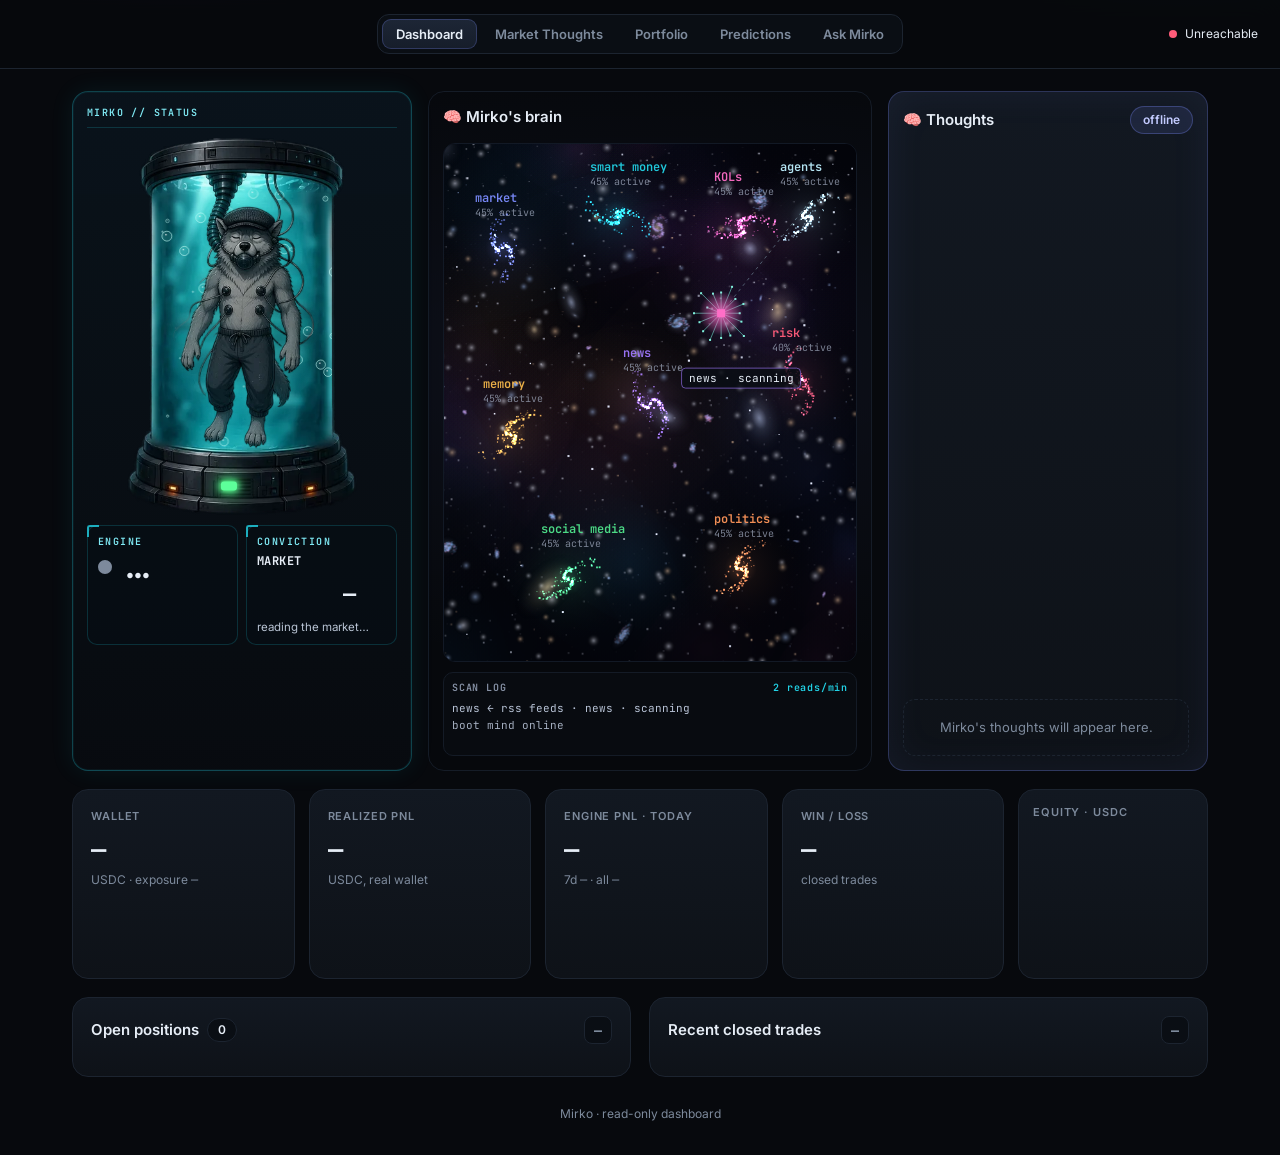
==== site/index.html @ 0cc9cf4e "v12: desk note (DeepSeek->Gemini), Mirko's eyes feeds (ETF flows, stables, liqs, news), shared llm" ====
<!doctype html>
<html lang="en">
<head>
<meta charset="utf-8">
<meta name="viewport" content="width=device-width, initial-scale=1, viewport-fit=cover">
<title>Mirko — Live Dashboard</title>
<meta name="theme-color" content="#07090d">
<meta name="description" content="Mirko — an autonomous on-chain trading agent with a mind of its own.">
<meta property="og:title" content="Mirko"><meta property="og:description" content="Live thoughts, trades and market read from an autonomous trading agent.">
<link rel="canonical" href="https://mirkobot.xyz/"><meta property="og:url" content="https://mirkobot.xyz/"><meta property="og:image" content="https://mirkobot.xyz/og.jpg"><meta property="og:type" content="website"><meta name="twitter:card" content="summary_large_image"><meta name="twitter:image" content="https://mirkobot.xyz/og.jpg">
<link rel="icon" type="image/png" href="/favicon.png"><link rel="apple-touch-icon" href="/apple-touch-icon.png">
<link rel="preconnect" href="https://fonts.googleapis.com">
<link href="https://fonts.googleapis.com/css2?family=Inter:wght@400;500;600;700;800&family=JetBrains+Mono:wght@400;600&display=swap" rel="stylesheet">
<link rel="stylesheet" href="style.css">
</head>
<body>
<div class="bg-glow"></div>
<header class="topbar">
  <nav class="nav" id="nav">
    <button class="nav-btn active" data-view="dash">Dashboard</button>
    <button class="nav-btn" data-view="market">Market Thoughts</button>
    <button class="nav-btn" data-view="portfolio">Portfolio</button>
    <button class="nav-btn" data-view="predictions">Predictions</button>
    <button class="nav-btn" data-view="ask">Ask Mirko</button>
  </nav>
  <div class="conn"><span class="dot" id="conn-dot"></span><span id="conn-status">connecting…</span></div>
</header>

<main class="wrap view" id="view-dash">
  <!-- FIRST VIEWPORT: status · live scan · thoughts -->
  <section class="top3">
    <div class="hero card hud">
      <div class="hud-head"><span class="hud-label">MIRKO // STATUS</span></div>
      <div class="hud-grid">
        <div class="tank" id="wolf" aria-hidden="true"><img class="t-base" src="tank.webp" alt="" width="360" height="590"><div class="tank-glow"></div><canvas class="bubbles" id="bubbles"></canvas><div class="t-float"><img class="t-wolf" src="wolf.webp" alt="" width="226" height="403"></div><img class="t-cap" src="tank-cap.webp" alt="" width="360" height="86"><span class="led"></span></div>
        <div class="hud-side">
          <div class="hud-cell"><div class="hud-label" title="Read-only for the public">ENGINE</div><div class="status-line"><span class="pulse" id="status-pulse"></span><span id="switch-state" class="switch-state">…</span></div></div>
          <div class="hud-cell conv-cell"><div class="hud-label">CONVICTION</div><div class="conv-asset mono" id="conv-asset">MARKET</div><div class="conv"><canvas id="gauge" width="120" height="70"></canvas><b class="mono conv-v" id="gauge-v">—</b></div><div class="conv-d" id="conv-d">reading the market…</div></div>
          <div class="hud-cell hud-toggle hidden" id="hud-control"><div class="hud-label">CONTROL</div><div class="hero-right"><button id="switch-btn" class="switch" type="button" disabled aria-label="Toggle bot"><span class="knob"></span></button><div class="switch-caption mono" id="switch-caption">…</div></div></div>
        </div>
      </div>
    </div>
    <section class="card scan-card">
      <div class="card-head"><h2>🧠 Mirko's brain</h2></div>
      <div class="scan-stage"><canvas id="scan" aria-label="Animated map of what Mirko is scanning"></canvas></div>
      <div class="scan-strip one">
        <div class="mini"><div class="mini-h">SCAN LOG <span id="scan-rate">— reads/min</span></div><div class="mini-b mono" id="scan-log"></div></div>
      </div>
    </section>
    <aside class="mind card">
      <div class="card-head"><h2>🧠 Thoughts</h2><span class="mood-pill" id="mood-pill">…</span></div>
      <div id="mind-feed" class="mind-feed"></div>
    </aside>
  </section>

  <section class="kpis">
    <div class="card kpi"><div class="label">Wallet</div><div class="big mono" id="stat-real-balance">—</div><div class="sub">USDC · exposure <span class="mono" id="stat-exposure">—</span></div></div>
    <div class="card kpi"><div class="label">Realized PnL</div><div class="big mono" id="stat-real-pnl">—</div><div class="sub">USDC, real wallet</div></div>
    <div class="card kpi"><div class="label">Engine PnL · today</div><div class="big mono" id="pnl-today">—</div><div class="sub">7d <span class="mono" id="pnl-7d">—</span> · all <span class="mono" id="pnl-all">—</span></div></div>
    <div class="card kpi"><div class="label">Win / loss</div><div class="big mono" id="winloss">—</div><div class="sub" id="winrate">closed trades</div></div>
    <div class="card kpi eq-card"><div class="label">Equity · USDC</div><div id="equity-chart" class="chart"></div><div class="eq-tip mono" id="eq-tip"></div></div>
  </section>


  <div class="grid2">
    <section class="card collapsible" data-key="pos">
      <div class="card-head"><h2>Open positions <span class="count" id="stat-open-count">0</span></h2><button class="fold" aria-label="Minimize">–</button></div>
      <div class="fold-body"><div id="positions-body" class="pos-grid"></div></div>
    </section>
    <section class="card collapsible" data-key="closed">
      <div class="card-head"><h2>Recent closed trades</h2><button class="fold" aria-label="Minimize">–</button></div>
      <div class="fold-body"><div id="closed-body" class="list"></div></div>
    </section>
  </div>


  <footer class="foot">Mirko · read-only dashboard</footer>
</main>

<main class="wrap view hidden" id="view-market">
  <section class="card mt-hero">
    <div class="brief"><div class="label">Mirko Market Thoughts</div><h1 id="mt-regime">Preparing the first read…</h1>
      <div class="br-chips" id="br-chips"></div><ul class="br-list" id="br-list"></ul><div class="br-doing" id="br-doing"></div></div>
    <div class="fng"><canvas id="fng-gauge" width="220" height="130"></canvas><div class="fng-v mono" id="fng-v">—</div><div class="muted" id="fng-l">Fear &amp; Greed</div></div>
  </section>
  <section class="card desk hidden" id="mt-desk"></section>
  <div class="mt-row">
    <section class="assets slim" id="mt-assets"></section>
    <section class="card boom"><div class="card-head"><h2>🔭 Next Boom</h2><div class="tabs" id="boom-tabs"><button class="tab active" data-b="cur">Current</button><button class="tab" data-b="prev">Previous</button></div></div><div id="mt-boom"></div><div id="mt-boom-prev" class="hidden"></div><div class="boom-foot" id="boom-w"></div></section>
  </div>
  <section class="card ideas-card"><div class="card-head"><h2>🎯 Trade ideas</h2></div>
    <div class="ideas-4">
      <div><div class="ideas-h">Majors</div><div id="mt-maj" class="ideas-col"></div></div>
      <div><div class="ideas-h">Mid caps</div><div id="mt-mid" class="ideas-col"></div></div>
      <div><div class="ideas-h">Low caps</div><div id="mt-low" class="ideas-col"></div></div>
      <div><div class="ideas-h">Micro caps</div><div id="mt-micro" class="ideas-col"></div></div>
    </div>
    <div class="trench-in" id="trench-box"><div class="tr-head"><span class="tr-title">⛏ Mirko on the trenches</span><span class="tr-badge" id="tr-mood">—</span></div><div id="mt-trench"></div></div></section>
  <section class="card bub-card" id="bub-card">
    <div class="card-head"><div><div class="label">Top 50 · CoinGecko · trending ★</div><h2>🫧 Trending bubbles</h2></div>
      <div class="seg" id="bub-tf"><button data-tf="h1">1h</button><button data-tf="d1" class="on">24h</button><button data-tf="w1">7d</button></div></div>
    <canvas id="bub" height="260" aria-label="Crypto bubbles: size and colour by price change"></canvas></section>
  <section class="card reading" id="reading">
    <div class="rd-head"><div><div class="label">Daily intake · funds · policy · tech</div><h2>📚 What Mirko read today</h2></div></div>
    <div class="rd-chips" id="rd-chips"></div>
    <div class="rd-grid"><div id="rd-beliefs" class="rd-beliefs"></div><div id="rd-items" class="rd-items"></div></div>
  </section>
  <div class="grid2 mt-lower">
    <section class="card collapsible" data-key="mthl" data-fold="1"><div class="card-head"><h2>Hyperliquid top traders</h2><span class="muted"><span id="hl-sub"></span></span><button class="fold" aria-label="Expand">+</button></div><div class="fold-body"><div id="mt-hl" class="list"></div></div></section>
    <section class="card collapsible" data-key="mtdex" data-fold="1"><div class="card-head"><h2>DEX flows · trending pools</h2><span class="muted">24h buyer share</span><button class="fold" aria-label="Expand">+</button></div><div class="fold-body"><div id="mt-dex" class="list"></div></div></section>
    <section class="card collapsible" data-key="mttrend" data-fold="1"><div class="card-head"><h2>Trending</h2><span class="muted">CoinGecko</span><button class="fold" aria-label="Expand">+</button></div><div class="fold-body"><div id="mt-trend" class="trend"></div></div></section>
  </div>
  <footer class="foot">Free public data · Binance, Bybit, OKX, Coinbase, CoinGecko, alternative.me, Hyperliquid, GeckoTerminal, SEC EDGAR, ARK, central-bank &amp; news RSS · refreshed every 2h</footer>
</main>

<main class="wrap view hidden" id="view-portfolio">
  <section class="card pf-hero">
    <div><div class="label">Paper portfolio — simulated</div><h1 class="mono" id="pf-total">—</h1><div class="muted" id="pf-sub">Started with €3,000 · no real money</div></div>
    <canvas id="pf-donut" width="180" height="180" aria-label="Allocation"></canvas>
    <div><div class="label">Total value since start · a point every 15 min</div><div class="pf-chart" id="pf-chart"></div></div>
  </section>
  <section class="sleeves" id="pf-sleeves"></section>
  <section class="card collapsible" data-key="pftrades"><div class="card-head"><h2>Trade history</h2><button class="fold" aria-label="Minimize">–</button></div><div class="fold-body"><div id="pf-trades" class="list feed"></div></div></section>
  <section class="card pf-comment"><div class="card-head"><h2>🗣 Mirko's commentary</h2></div><div id="pf-comment"></div></section>
  <footer class="foot">Paper portfolio — simulated. Crypto decisions every 4h, stocks once per US trading day, stops checked every 15 min. Not advice.</footer>
</main>

<main class="wrap view hidden" id="view-predictions">
  <section class="card pr-hero">
    <div><div class="label">Mirko's predictions · <span class="paper-flag">PAPER</span></div><h1 class="mono" id="pr-total">—</h1><div class="muted" id="pr-sub">Simulated stakes. Nothing real is placed.</div></div>
    <div class="pr-stats" id="pr-stats"></div>
  </section>
  <nav class="cat-bar" id="pr-cats"></nav>
  <section id="pr-board" class="pr-grid"></section>
  <section id="pr-hist" class="hidden">
    <div class="hist-stats" id="hist-stats"></div>
    <div class="hist-filters" id="hist-filters"></div>
    <div class="hist-list" id="hist-list"></div>
  </section>
  <footer class="foot">Paper predictions · ESPN public data, Kalshi &amp; Polymarket public markets as reference odds · not betting advice</footer>
</main>

<main class="wrap view hidden" id="view-ask">
  <section class="card ask-card">
    <div class="ask-head"><img src="wolf.webp" alt="" class="ask-av"><div><div class="label">Ask Mirko · same brain as his trades</div><h2>Ask me anything about the market, my positions or my picks</h2>
      <p class="muted sm">Answers come from my live read, my paper portfolio and my predictions. Not financial advice. Invite-only: owner-approved access codes.</p></div></div>
    <form class="ask-lock hidden" id="ask-lock" autocomplete="off"><span class="label">🔒 Access code</span><input type="password" id="ask-code" maxlength="80" placeholder="mk-…"><button class="btn" type="submit">Unlock</button><span class="muted sm" id="ask-lock-msg">No code? Ask the owner for access.</span></form>
    <div class="ask-log" id="ask-log" aria-live="polite"></div>
    <form class="ask-form" id="ask-form" autocomplete="off">
      <input type="text" name="website" id="ask-hp" class="hp" tabindex="-1" aria-hidden="true">
      <input type="text" id="ask-q" maxlength="400" placeholder="e.g. Why are you short ETH? What's your best micro cap right now?" required>
      <span class="ask-n mono" id="ask-n">0/400</span><button class="btn" id="ask-send" type="submit">Ask</button>
    </form>
    <div class="ask-chips" id="ask-chips"><button type="button" class="src-chip">What's your read on BTC today?</button><button type="button" class="src-chip">Which trade idea do you like most?</button><button type="button" class="src-chip">Why that football pick?</button><button type="button" class="src-chip">What's the next boom?</button></div>
  </section>
  <section class="card hidden" id="ask-recent-card"><div class="card-head"><h2>Recent questions</h2></div><div id="ask-recent" class="ask-recent"></div></section>
</main>

<main class="wrap view hidden" id="view-owner">
  <section class="card locked" id="owner-locked"><h2>🔒 Owner view</h2><p class="muted">Copied traders and the Strategy Lab are private. Unlock with the same admin token as the ON/OFF switch.</p><button class="btn" id="unlock-btn">Unlock</button></section>
  <div id="owner-body" class="hidden owner-body">
    <section class="card"><div class="card-head"><h2>Copied traders</h2><span class="muted" id="traders-sum"></span><button class="btn ghost" id="lock-btn">Lock</button></div><div id="traders-body" class="traders"></div></section>
    <section class="card"><div class="card-head"><h2>🧪 Strategy Lab</h2><div><span class="muted" id="lab-sub"></span> <button class="btn" id="lab-propose">Ask for new ideas</button></div></div>
      <p class="muted lab-flow">Propose → fee-aware backtest → risk checks → stress test (2× fees, delayed entries) → paper trading → <b>your approval</b>. Nothing changes live config until you approve.</p>
      <div id="lab-body" class="lab"></div></section>
  </div>
</main>
<script src="app.js"></script>
<script src="scan.js"></script>
<script src="tank.js"></script>
<script src="bubbles.js"></script>
</body>
</html>
---- site/style.css ----
:root{--bg:#07090d;--card:#0e1218;--card2:#121821;--line:#1c2430;--txt:#e6edf6;--mut:#7d8a9c;--pos:#22d39b;--neg:#ff5c7a;--acc:#7c8cff;--warn:#f5b84b;--r:16px}
*{box-sizing:border-box}html,body{margin:0;background:var(--bg);color:var(--txt);font:14px/1.5 Inter,system-ui,sans-serif;-webkit-font-smoothing:antialiased}
.bg-glow{position:fixed;inset:-20% -10% auto;height:520px;background:radial-gradient(600px 300px at 20% 0,rgba(124,140,255,.16),transparent 70%),radial-gradient(500px 260px at 85% 10%,rgba(34,211,155,.10),transparent 70%);pointer-events:none;z-index:0}
.mono{font-family:"JetBrains Mono",ui-monospace,monospace}.muted{color:var(--mut);font-size:12px}
.topbar{position:sticky;top:0;z-index:5;display:flex;justify-content:space-between;align-items:center;padding:14px 22px;background:rgba(7,9,13,.75);backdrop-filter:blur(12px);border-bottom:1px solid var(--line)}
.brand{display:flex;gap:12px;align-items:center}.logo{width:36px;height:36px;border-radius:10px;display:grid;place-items:center;font-weight:800;background:linear-gradient(135deg,var(--acc),var(--pos));color:#05070a}
.brand-name{font-weight:700;font-size:16px}.brand-sub{color:var(--mut);font-size:12px}
.conn{display:flex;gap:8px;align-items:center;font-size:12px}.dot{width:8px;height:8px;border-radius:50%;background:var(--mut)}.dot.ok{background:var(--pos);box-shadow:0 0 10px var(--pos)}.dot.err{background:var(--neg)}
.wrap{position:relative;z-index:1;max-width:1180px;margin:0 auto;padding:22px;display:flex;flex-direction:column;gap:18px}
.card{background:linear-gradient(180deg,var(--card2),var(--card));border:1px solid var(--line);border-radius:var(--r);padding:18px}
.card-head{display:flex;justify-content:space-between;align-items:center;gap:10px;margin-bottom:14px;flex-wrap:wrap}h2{margin:0;font-size:15px;font-weight:600}
.label{color:var(--mut);font-size:11px;text-transform:uppercase;letter-spacing:.08em;font-weight:600}.label.pad{margin:0 0 8px}
.hero{display:flex;justify-content:space-between;align-items:center;gap:20px;padding:26px}
.status-line{display:flex;align-items:center;gap:14px;margin:6px 0}.switch-state{font-size:44px;font-weight:800;letter-spacing:-.02em}
.switch-state.on{color:var(--pos)}.switch-state.off{color:var(--neg)}
.pulse{width:14px;height:14px;border-radius:50%;background:var(--mut)}.pulse.on{background:var(--pos);animation:p 1.8s infinite}.pulse.off{background:var(--neg)}
@keyframes p{0%{box-shadow:0 0 0 0 rgba(34,211,155,.6)}100%{box-shadow:0 0 0 16px rgba(34,211,155,0)}}
.hero-note{color:var(--mut);max-width:460px}.chips{display:flex;gap:8px;margin-top:12px;flex-wrap:wrap}
.chip{font-size:11px;font-weight:600;padding:4px 10px;border-radius:999px;border:1px solid var(--line);background:#0a0e14;color:var(--mut)}.chip.real{color:var(--pos);border-color:rgba(34,211,155,.4)}.chip.warn{color:var(--warn);border-color:rgba(245,184,75,.4)}
.hero-right{text-align:center}.switch{width:110px;height:56px;border-radius:999px;border:1px solid var(--line);background:#1a202b;position:relative;cursor:pointer;transition:.25s}
.switch .knob{position:absolute;top:5px;left:5px;width:44px;height:44px;border-radius:50%;background:#e6edf6;transition:.25s;box-shadow:0 4px 14px rgba(0,0,0,.5)}
.switch.on{background:linear-gradient(90deg,#16a37a,var(--pos))}.switch.on .knob{left:59px}.switch:disabled{opacity:.6;cursor:wait}
.switch-caption{margin-top:8px;font-size:12px;color:var(--mut)}
.kpis{display:grid;grid-template-columns:repeat(4,1fr);gap:14px}.kpi .big{font-size:24px;font-weight:600;margin:6px 0 2px}.kpi .sub{color:var(--mut);font-size:12px}
.pos{color:var(--pos)}.neg{color:var(--neg)}.zero{color:var(--txt)}
.chart{height:200px}.chart svg{width:100%;height:100%;display:block}.chart .empty{height:100%;display:grid;place-items:center}
.grid2{display:grid;grid-template-columns:1fr 1fr;gap:18px}.grid2.inner{gap:14px}
.count{background:#0a0e14;border:1px solid var(--line);border-radius:999px;padding:2px 10px;font-size:12px}
.pos-grid{display:grid;grid-template-columns:repeat(auto-fill,minmax(220px,1fr));gap:10px}
.pcard{border:1px solid var(--line);border-radius:12px;padding:14px;background:#0a0e14}
.pcard .top{display:flex;justify-content:space-between;align-items:baseline}.tk{font-weight:700;font-size:16px}.pp{font-size:18px;font-weight:600}
.pcard .rows{display:grid;grid-template-columns:auto 1fr;gap:2px 10px;margin-top:8px;font-size:12px}.pcard .rows span:nth-child(odd){color:var(--mut)}.pcard .rows span:nth-child(even){text-align:right}
.tag{font-size:10px;font-weight:700;padding:2px 7px;border-radius:6px;margin-left:6px;vertical-align:middle}.tag.moon{background:rgba(124,140,255,.15);color:var(--acc)}
.list{display:flex;flex-direction:column;gap:6px}.feed{max-height:380px;overflow:auto}
.row{display:flex;justify-content:space-between;align-items:center;gap:10px;padding:10px 12px;border-radius:10px;background:#0a0e14;border:1px solid transparent}.row:hover{border-color:var(--line)}
.row .l{min-width:0}.row .t{font-weight:600}.row .m{color:var(--mut);font-size:12px;overflow:hidden;text-overflow:ellipsis}
.empty{color:var(--mut);padding:18px;text-align:center;border:1px dashed var(--line);border-radius:12px;font-size:13px}
.traders{display:grid;grid-template-columns:repeat(auto-fill,minmax(200px,1fr));gap:10px}
.tr{padding:12px;border-radius:12px;background:#0a0e14;border:1px solid var(--line)}.tr.off{opacity:.45}.tr .h{display:flex;justify-content:space-between;gap:6px;font-weight:600;word-break:break-word}.tr .h .st{flex-shrink:0;align-self:flex-start}
.st{font-size:10px;font-weight:700;padding:2px 7px;border-radius:6px}.st.on{background:rgba(34,211,155,.12);color:var(--pos)}.st.off{background:#1a202b;color:var(--mut)}
.chains{display:flex;gap:4px;margin:8px 0;flex-wrap:wrap}.cn{font-size:10px;padding:1px 6px;border-radius:5px;background:#151b25;color:var(--mut)}
.bar{height:4px;background:#1a202b;border-radius:4px;overflow:hidden;margin-top:6px}.bar i{display:block;height:100%;background:linear-gradient(90deg,var(--acc),var(--pos))}
.tabs{display:flex;background:#0a0e14;border:1px solid var(--line);border-radius:10px;padding:3px}.tab{border:0;background:none;color:var(--mut);font:600 12px Inter;padding:6px 12px;border-radius:7px;cursor:pointer}.tab.active{background:#1a2230;color:var(--txt)}
.thesis{padding:14px;border-radius:12px;background:#0a0e14;border-left:3px solid var(--acc)}.thesis .m{color:var(--mut);font-size:12px;margin-bottom:4px}.thesis ul{margin:6px 0 0;padding-left:18px;color:#c9d3e0}
.jt{font-size:11px;color:var(--mut);white-space:nowrap}.jtrade-profit{border-left:3px solid var(--pos)}.jtrade-loss{border-left:3px solid var(--neg)}.jtrade-open{border-left:3px solid var(--acc)}
.foot{text-align:center;color:var(--mut);font-size:12px;padding:10px}
.hidden{display:none!important}
.nav{display:flex;gap:4px;background:#0a0e14;border:1px solid var(--line);border-radius:12px;padding:4px}
.nav-btn{border:0;background:none;color:var(--mut);font:600 13px Inter;padding:7px 14px;border-radius:9px;cursor:pointer;transition:.2s}.nav-btn:hover{color:var(--txt)}
.nav-btn.active{background:linear-gradient(180deg,#1d2636,#161d2a);color:var(--txt);box-shadow:0 0 0 1px rgba(124,140,255,.25) inset}
.top{display:grid;grid-template-columns:minmax(300px,.85fr) 1.4fr;gap:18px;min-height:330px;max-height:calc(100vh - 290px)}
.hero{flex-direction:column;align-items:flex-start;justify-content:space-between;background:radial-gradient(420px 220px at 0 0,rgba(124,140,255,.14),transparent 70%),linear-gradient(180deg,var(--card2),var(--card))}
.hero-right{display:flex;align-items:center;gap:14px;align-self:stretch;border-top:1px solid var(--line);padding-top:16px}.switch-caption{margin:0}
.mind{display:flex;flex-direction:column;min-height:0;border-color:rgba(124,140,255,.28);box-shadow:0 0 40px rgba(124,140,255,.07) inset}
.mind .card-head{margin-bottom:10px}.mood-pill{font-size:12px;font-weight:600;padding:4px 12px;border-radius:999px;background:rgba(124,140,255,.12);color:#c3cbff;border:1px solid rgba(124,140,255,.3)}
.mind-feed{flex:1;min-height:0;overflow:auto;display:flex;flex-direction:column;gap:8px;padding-right:4px}
.thought{padding:12px 14px;border-radius:12px;background:#0a0e14;border:1px solid var(--line)}.thought.latest{border-color:rgba(124,140,255,.45);background:linear-gradient(180deg,rgba(124,140,255,.09),#0a0e14)}
.thought.latest .th-text{font-size:15px}.th-meta{display:flex;justify-content:space-between;color:var(--mut);font-size:11px;text-transform:uppercase;letter-spacing:.06em;font-weight:600;margin-bottom:4px}
.th-text{color:#dfe6f1;line-height:1.5}.k-exit_win{border-left:3px solid var(--pos)}.k-exit_loss,.k-refusal{border-left:3px solid var(--neg)}.k-musing{border-left:3px solid var(--acc)}
.kpis{grid-template-columns:repeat(4,minmax(0,1fr)) 190px}.eq-card{position:relative;padding:14px;height:190px;display:flex;flex-direction:column}
.eq-card .chart{flex:1;height:auto;margin-top:6px;cursor:crosshair;touch-action:pan-y}.empty.sm{padding:10px;font-size:11px}
.eq-tip{position:absolute;bottom:14px;opacity:0;transition:opacity .15s;pointer-events:none;background:rgba(10,14,20,.92);border:1px solid var(--line);border-radius:8px;padding:5px 8px;font-size:11px;display:flex;flex-direction:column;width:110px}
.collapsible .card-head{cursor:pointer;user-select:none}.collapsible h2{display:flex;gap:8px;align-items:center}
.fold{width:28px;height:28px;border-radius:8px;border:1px solid var(--line);background:#0a0e14;color:var(--mut);font:600 16px Inter;cursor:pointer}
.fold-body{transition:opacity .2s}.folded .fold-body{display:none}.folded .card-head{margin-bottom:0}
.scan-card{padding:18px 18px 14px;background:radial-gradient(800px 300px at 50% 40%,rgba(124,140,255,.06),transparent),#06080c;border-color:#151c27}
.scan-stage{position:relative;height:420px;border-radius:12px;overflow:hidden;background:#05070a;border:1px solid #121925}.scan-stage canvas{width:100%;height:100%;display:block}
.scan-strip{display:grid;grid-template-columns:1.4fr 1fr 1fr 1fr;gap:10px;margin-top:10px}
.mini{background:#080b10;border:1px solid #141b26;border-radius:10px;padding:10px;min-height:118px;display:flex;flex-direction:column}
.mini-h{display:flex;justify-content:space-between;font:600 10px "JetBrains Mono",monospace;letter-spacing:.08em;color:#8792a6;margin-bottom:6px}.mini-h span{color:#22d3e6}
.mini-b{font-size:11px;color:#b8c3d6;line-height:1.55;white-space:pre;overflow:hidden}.mini-c{flex:1;width:100%;min-height:80px}
.heat{display:grid;grid-template-columns:repeat(10,1fr);gap:3px;flex:1}.heat i{border-radius:2px;min-height:12px}
.banner{position:relative;padding:0;overflow:hidden;min-height:300px;display:flex;align-items:flex-end}
.banner img{position:absolute;inset:0;width:100%;height:100%;object-fit:cover;object-position:center 35%}
.banner-shade{position:absolute;inset:0;background:linear-gradient(90deg,rgba(7,9,13,.95) 0%,rgba(7,9,13,.6) 45%,rgba(7,9,13,0) 75%)}
.banner-txt{position:relative;max-width:460px;padding:28px}.banner-txt h3{margin:6px 0 8px;font-size:22px;line-height:1.25}.banner-txt p{color:#b9c4d4;margin:0}
.btn{border:1px solid rgba(124,140,255,.45);background:linear-gradient(180deg,#26305a,#1b2342);color:#e6ebff;font:600 13px Inter;padding:8px 14px;border-radius:10px;cursor:pointer}
.btn.ghost{background:#0a0e14;border-color:var(--line);color:var(--mut)}.btn:disabled{opacity:.4;cursor:not-allowed}
.locked{text-align:center;padding:48px 20px}.locked h2{font-size:20px;margin-bottom:6px}.owner-body{display:flex;flex-direction:column;gap:18px}
.lab{display:flex;flex-direction:column;gap:10px}.lab-flow{margin:-4px 0 14px}.lab-card{border:1px solid var(--line);border-radius:12px;padding:14px;background:#0a0e14}
.lab-h{display:flex;justify-content:space-between;gap:10px;align-items:flex-start}.sm{font-size:12px}.params{margin:8px 0;color:#c9d3e0}
.lab-grid{display:grid;grid-template-columns:auto 1fr;gap:3px 14px;margin:8px 0}.lab-grid span{color:var(--mut)}
.pill{font-size:11px;font-weight:700;padding:3px 10px;border-radius:999px;background:#1a202b;color:var(--txt);white-space:nowrap}.pill.pos{background:rgba(34,211,155,.14);color:var(--pos)}.pill.neg{background:rgba(255,92,122,.12);color:var(--neg)}.pill.warn{background:rgba(245,184,75,.14);color:var(--warn)}.pill.acc{background:rgba(124,140,255,.15);color:#c3cbff}.pill.mut{color:var(--mut)}
.checks{display:flex;flex-wrap:wrap;gap:6px;margin:8px 0}.ck{font-size:11px;padding:3px 8px;border-radius:6px;background:#121821}.ck.ok{color:var(--pos)}.ck.no{color:var(--neg)}
.lab-act{display:flex;gap:8px;margin-top:10px}
/* Market thoughts */
.mt-hero{display:flex;justify-content:space-between;gap:24px;align-items:center;background:radial-gradient(500px 240px at 0 0,rgba(34,211,155,.10),transparent 70%),radial-gradient(500px 240px at 100% 0,rgba(124,140,255,.14),transparent 70%),linear-gradient(180deg,var(--card2),var(--card));padding:26px}
.mt-hero h1{margin:6px 0 8px;font-size:30px;letter-spacing:-.02em}.mt-summary{color:#c9d3e0;max-width:720px;margin:0 0 4px;line-height:1.6}
.fng{text-align:center;position:relative;flex-shrink:0}.fng-v{font-size:30px;font-weight:600;margin-top:-46px}
.assets{display:grid;grid-template-columns:repeat(3,1fr);gap:14px}.asset{display:flex;flex-direction:column;gap:10px}
.asset.t-bull{border-top:2px solid var(--pos)}.asset.t-bear{border-top:2px solid var(--neg)}.asset.t-neutral{border-top:2px solid var(--warn)}
.a-head{display:flex;justify-content:space-between;gap:8px}.a-name{font-weight:800;font-size:18px}.a-px{font-size:20px}.a-right{text-align:right}
.bias{display:inline-block;font-size:11px;font-weight:700;padding:3px 9px;border-radius:999px;margin-bottom:4px}.b-bull{background:rgba(34,211,155,.14);color:var(--pos)}.b-bear{background:rgba(255,92,122,.12);color:var(--neg)}.b-neutral{background:rgba(245,184,75,.14);color:var(--warn)}
.lvl{position:relative;height:40px;margin:4px 6px;border-bottom:1px solid var(--line)}.lv{position:absolute;bottom:-4px;transform:translateX(-50%);display:flex;flex-direction:column-reverse;align-items:center}
.lv i{width:8px;height:8px;border-radius:50%}.lv em{font-style:normal;font-size:9.5px;color:var(--mut);margin-bottom:4px;white-space:nowrap}.lv-s i{background:var(--pos)}.lv-r i{background:var(--neg)}.lv-p i{background:#fff;box-shadow:0 0 10px #fff}.lv-p em{color:#fff;font-weight:600}
.a-struct{margin:0;color:#c9d3e0;font-size:13px}.cases{display:flex;flex-direction:column;gap:4px;font-size:13px;color:#c9d3e0}.a-notes{font-size:12px;color:var(--mut)}
.plan{font-size:13px;padding:10px 12px;border-radius:10px;background:#0a0e14;border:1px solid var(--line)}
.row.col{flex-direction:column;align-items:stretch}.hl-top{display:flex;justify-content:space-between}
.lsbar{height:8px;border-radius:6px;background:rgba(255,92,122,.45);overflow:hidden;margin:6px 0 4px}.lsbar i{display:block;height:100%;background:linear-gradient(90deg,#16a37a,var(--pos))}.lsbar.thin{height:4px;width:160px}
.trend{display:flex;flex-wrap:wrap;gap:8px}.tchip{display:inline-flex;gap:8px;align-items:center;padding:7px 12px;border-radius:999px;background:#0a0e14;border:1px solid var(--line);font-size:13px}
.ideas{display:grid;grid-template-columns:repeat(auto-fill,minmax(280px,1fr));gap:12px}.idea{border:1px solid var(--line);border-radius:12px;padding:14px;background:#0a0e14}.idea.long{border-left:3px solid var(--pos)}.idea.short{border-left:3px solid var(--neg)}
.i-h{display:flex;gap:8px;align-items:center;margin-bottom:8px}.i-h .mono{margin-left:auto}.i-g{display:grid;grid-template-columns:auto 1fr;gap:3px 12px;font-size:12.5px;margin-bottom:8px}.i-g span{color:var(--mut)}
.boom{background:radial-gradient(600px 220px at 100% 0,rgba(245,184,75,.10),transparent 70%),linear-gradient(180deg,var(--card2),var(--card))}.boom h3{margin:0 0 6px;font-size:20px}.boom-t{color:#dfe6f1;margin:0 0 14px}.boom ul{margin:0;padding-left:18px;color:#c9d3e0}
@media(max-width:1000px){.kpis{grid-template-columns:repeat(2,1fr)}.eq-card{grid-column:span 2;aspect-ratio:auto;height:200px;max-height:none}.assets{grid-template-columns:1fr}.scan-strip{grid-template-columns:1fr 1fr}}
@media(max-width:900px){.top{grid-template-columns:1fr;max-height:none}.mind-feed{max-height:420px}.grid2{grid-template-columns:1fr}}
@media(max-width:700px){.topbar{flex-wrap:wrap;gap:10px;padding:10px 14px}.nav{order:3;width:100%}.nav-btn{flex:1;padding:7px 6px}.conn{font-size:11px}.scan-stage{height:340px}.mt-hero{flex-direction:column;align-items:flex-start}.banner-shade{background:linear-gradient(0deg,rgba(7,9,13,.95) 30%,rgba(7,9,13,.2))}}
@media(max-width:560px){.wrap{padding:14px}.switch-state{font-size:36px}.kpi .big{font-size:19px}.brand-sub{display:none}.scan-strip{grid-template-columns:1fr}.mini{min-height:96px}}
.grid2{align-items:start}.pcard{align-self:start}
.topbar{justify-content:center;position:sticky}.topbar .conn{position:absolute;right:22px}

.mt-top{display:grid;grid-template-columns:1.35fr 1fr;gap:18px;align-items:stretch}.mt-top>section{margin:0}.ideas-card .ideas{grid-template-columns:repeat(auto-fill,minmax(230px,1fr))}
.ideas-card{border-color:rgba(34,211,155,.3);box-shadow:0 0 40px rgba(34,211,155,.05) inset}.boom{border-color:rgba(245,184,75,.35)}
.scan-stage{height:460px;background:#03040a}
@media(max-width:900px){.mt-top{grid-template-columns:1fr}}
@media(max-width:700px){.topbar{justify-content:space-between}.topbar .conn{position:static}.nav{order:0;width:auto;flex:1}.scan-stage{height:360px}}
.hero{position:relative;overflow:hidden;padding-top:0}.hero-left,.hero-right{position:relative;z-index:1}
.wolf{--dream:.35;position:relative;align-self:center;width:min(100%,360px);margin:-4px auto -26px;pointer-events:none}
.wolf img{display:block;width:100%;height:auto;-webkit-mask-image:linear-gradient(180deg,#000 72%,transparent);mask-image:linear-gradient(180deg,#000 72%,transparent);transform-origin:50% 85%;animation:breathe 4.6s ease-in-out infinite}
.wolf-glow{position:absolute;inset:8% 4% 18%;border-radius:50%;background:radial-gradient(closest-side,rgba(34,211,155,calc(.10 + var(--dream)*.22)),rgba(140,90,255,calc(.05 + var(--dream)*.16)) 55%,transparent);filter:blur(18px);animation:glow 4.6s ease-in-out infinite;transition:background 1.2s}
.dream{position:absolute;left:50%;bottom:30px;transform:translateX(-50%);font-size:10.5px;letter-spacing:.08em;color:#9fb0c8;background:rgba(7,9,13,.6);border:1px solid rgba(124,140,255,.25);padding:3px 10px;border-radius:999px;white-space:nowrap;transition:opacity .6s}
@keyframes breathe{0%,100%{transform:translateY(0) scale(1)}45%{transform:translateY(-3px) scale(1.022,1.016)}}
@keyframes glow{0%,100%{opacity:.55;transform:scale(.97)}45%{opacity:1;transform:scale(1.04)}}
@media(prefers-reduced-motion:reduce){.wolf img,.wolf-glow{animation:none}}
.top{max-height:none}

/* v6: first screen = status · scan · thoughts */
.top3{display:grid;grid-template-columns:340px minmax(0,1fr) 320px;gap:16px;height:clamp(560px,calc(100vh - 110px),680px)}
.top3>*{min-height:0}
.hero{padding:16px;display:flex;flex-direction:column;gap:12px;justify-content:space-between}
.hero-main{display:flex;gap:12px;align-items:center;flex:1;min-height:0}
.hero .hero-left{flex:1;min-width:0}.hero .switch-state{font-size:36px}.hero .hero-note{font-size:12.5px}
.hero .dream{position:static;transform:none;display:inline-block;margin:8px 0 2px;font-size:10px}
.tank{--dream:.35;position:relative;width:150px;flex-shrink:0;aspect-ratio:360/590;align-self:center}
.tank img{position:absolute;display:block;pointer-events:none;user-select:none}
.t-base{inset:0;width:100%;height:100%}
.t-wolf{left:19.7%;top:12.32%;width:62.8%;height:auto;filter:drop-shadow(0 0 6px rgba(80,230,220,calc(var(--dream)*.5)))}
.tank-glow{position:absolute;left:12%;right:12%;top:10%;height:70%;border-radius:40%/12%;background:radial-gradient(closest-side,rgba(80,240,220,calc(.08 + var(--dream)*.3)),transparent);animation:glow 4.6s ease-in-out infinite;transition:background 1.2s}
.bubbles{position:absolute;left:11%;width:78%;top:10%;height:70%;border-radius:12px/30px;pointer-events:none}
.led{position:absolute;left:44.2%;top:92.4%;width:7%;height:2.4%;transform:translate(-50%,-50%);border-radius:3px;background:#5dff9a;box-shadow:0 0 6px 2px rgba(93,255,154,.9),0 0 18px 6px rgba(93,255,154,.45);animation:blink 1.2s steps(1,end) infinite}
@keyframes float{from{transform:translateY(-1px) scaleY(.992) rotate(-.5deg)}to{transform:translateY(1px) scaleY(1.016) rotate(.5deg)}}
@keyframes blink{0%{opacity:1}50%{opacity:.15}}
.conv{display:flex;gap:12px;align-items:center;padding:10px 12px;border-radius:12px;background:#0a0e14;border:1px solid var(--line)}
.conv canvas{width:96px;height:56px;flex-shrink:0}.conv .label b{color:var(--txt);font-size:14px;margin-left:4px}.conv-d{font-size:12.5px;color:#c9d3e0;margin-top:2px}
.hero .hero-right{border-top:0;padding-top:0}
.top3 .scan-card{display:flex;flex-direction:column;padding:14px}.top3 .scan-stage{flex:1;height:auto;min-height:0}
.top3 .scan-strip{grid-template-columns:1.6fr 1fr}.top3 .mini{min-height:84px;padding:8px}.top3 .mini-c{min-height:60px}
.top3 .mind{padding:14px}.top3 .thought{padding:9px 11px}.top3 .thought .th-text,.top3 .thought.latest .th-text{font-size:13px}
@media(prefers-reduced-motion:reduce){.t-wolf,.led,.tank-glow{animation:none}}
@media(max-width:1180px){.top3{grid-template-columns:330px minmax(0,1fr);height:auto}.top3 .scan-card{height:520px}.top3 .mind{grid-column:1 / -1;max-height:420px}}
@media(max-width:760px){.top3{grid-template-columns:1fr}.top3 .scan-card{height:440px}.tank{width:130px}}
/* trenches + caps */
.trench{border-color:rgba(255,110,199,.28);background:radial-gradient(600px 200px at 0 0,rgba(255,110,199,.08),transparent 70%),linear-gradient(180deg,var(--card2),var(--card))}
.tr-take{color:#dfe6f1;margin:0 0 12px;line-height:1.6}.tr-grid{display:grid;grid-template-columns:repeat(4,1fr);gap:12px}
.tr-col{background:#0a0e14;border:1px solid var(--line);border-radius:12px;padding:12px}.tr-col h4{margin:0 0 8px;font-size:12px;text-transform:uppercase;letter-spacing:.08em;color:var(--mut)}
.tr-col li{margin:0 0 6px;font-size:12.5px;color:#c9d3e0}.tr-col ul{margin:0;padding-left:16px}.tr-rules{margin-top:10px;font-size:12px;color:var(--mut)}
.tier{font-size:10px;font-weight:700;padding:2px 7px;border-radius:6px;background:#151b25;color:var(--mut);text-transform:uppercase;letter-spacing:.06em}.tier.low{color:#ff9bd5}.tier.mid{color:#9fb0ff}
.ideas-h{grid-column:1/-1;font-size:11px;text-transform:uppercase;letter-spacing:.08em;color:var(--mut);margin-top:6px}
@media(max-width:900px){.tr-grid{grid-template-columns:1fr 1fr}}
@media(max-width:560px){.tr-grid{grid-template-columns:1fr}}
/* portfolio */
.pf-hero{display:grid;grid-template-columns:1fr 180px 1.4fr;gap:20px;align-items:center;background:radial-gradient(600px 240px at 0 0,rgba(124,140,255,.14),transparent 70%),linear-gradient(180deg,var(--card2),var(--card))}
.pf-hero h1{font-size:34px;margin:6px 0}.pf-chart{height:150px}.pf-chart svg{width:100%;height:100%}
.sleeves{display:grid;grid-template-columns:repeat(3,1fr);gap:14px}.sleeve .big{font-size:22px;font-weight:600}.sleeve .sw{display:inline-block;width:10px;height:10px;border-radius:3px;margin-right:6px}
.pfpos{display:grid;grid-template-columns:1fr auto;gap:4px 12px}.pfpos .why{grid-column:1/-1;color:#c9d3e0;font-size:12.5px}
.pf-comment p{color:#dfe6f1;line-height:1.65;margin:0 0 10px}.pf-comment li{color:#c9d3e0;margin-bottom:6px;font-size:13px}
@media(max-width:900px){.pf-hero{grid-template-columns:1fr 140px}.pf-chart{grid-column:1/-1}.sleeves{grid-template-columns:1fr}}
.tank{width:165px}.conv{width:100%}

/* v6 fixes */
.hero-main{display:grid!important;grid-template-columns:clamp(100px,42%,165px) minmax(0,1fr)}
.tank{width:100%!important}.hero .hero-note,.hero .dream{white-space:normal;overflow-wrap:anywhere;max-width:100%}
.top3 .scan-strip{grid-template-columns:minmax(0,1.5fr) minmax(130px,1fr)}
.mini-c.radar{display:block;width:100%;height:96px}
.sleeve .card-head{cursor:pointer;align-items:flex-start}.sleeves{align-items:start}
.live-dot{display:inline-block;width:6px;height:6px;border-radius:50%;background:#22d39b;margin-left:4px;vertical-align:middle;animation:blink 1.6s steps(1,end) infinite}
.trench-in{margin-top:16px;padding-top:12px;border-top:1px solid var(--line)}.trench-in .tr-grid{grid-template-columns:1fr 1fr}
.mt-lower{align-items:start}.mt-lower .card{margin:0}
@media(prefers-reduced-motion:reduce){.live-dot{animation:none}}

/* v7: tank layers — the tube lives in the wolf layer and its top end hides under the fixed cap */
.t-float{position:absolute;inset:0;animation:bob 3.5s ease-in-out infinite;will-change:transform}
.t-float .t-wolf{animation:sway 5.3s ease-in-out infinite;transform-origin:42% 0}
.t-cap{left:0;top:0;width:100%;height:auto;z-index:2}
.led{z-index:3}
@keyframes bob{0%,100%{transform:translateY(-1.6%)}50%{transform:translateY(1.1%)}}
@keyframes sway{0%,100%{transform:rotate(-.6deg) scale(1,1)}25%{transform:rotate(0) scale(1.006,1.004)}50%{transform:rotate(.6deg) scale(1,1)}75%{transform:rotate(0) scale(1.006,1.004)}}
@media(prefers-reduced-motion:reduce){.t-float,.t-float .t-wolf{animation:none}}
/* v7: HUD status card */
.hud{padding:14px;display:flex;flex-direction:column;gap:10px;border:1px solid rgba(34,211,230,.28);box-shadow:0 0 0 1px rgba(34,211,230,.06) inset,0 0 24px rgba(34,211,230,.08);background:linear-gradient(180deg,rgba(10,20,28,.92),rgba(8,11,16,.96))}
.hud-head{display:flex;justify-content:space-between;align-items:center;border-bottom:1px solid rgba(34,211,230,.18);padding-bottom:8px}
.hud-label{font:600 10px "JetBrains Mono",monospace;letter-spacing:.14em;color:#7fe9f4;text-transform:uppercase}.hud-label.dim{color:#8792a6}
.hud-grid{display:grid;grid-template-columns:minmax(0,46%) minmax(0,1fr);gap:12px;flex:1;min-height:0;align-items:center}
.hud .tank{width:100%!important;max-width:190px;justify-self:center}
.hud-side{display:flex;flex-direction:column;gap:10px;min-width:0}
.hud-cell{border:1px solid rgba(34,211,230,.18);border-radius:10px;padding:9px 10px;background:rgba(6,14,20,.6);position:relative}
.hud-cell::before{content:"";position:absolute;left:-1px;top:-1px;width:10px;height:10px;border-left:2px solid #22d3e6;border-top:2px solid #22d3e6;border-radius:3px 0 0 0;opacity:.8}
.hud .status-line{margin-top:4px}.hud .switch-state{font-size:30px;line-height:1}
.hud .conv{padding:0;border:0;background:none;display:flex;align-items:center;gap:8px;margin-top:2px;width:auto}
.hud .conv canvas{width:78px;height:46px}.conv-v{font-size:22px;color:var(--txt)}
.hud .conv-d{font-size:11.5px;color:#b9c4d4;margin-top:2px;line-height:1.35}
.hud-toggle .hero-right{display:flex;align-items:center;gap:10px;margin-top:6px}.hud .switch-caption{font-size:10.5px;color:#8792a6}
.hud .switch{transform:scale(.8);transform-origin:left center}
.scan-strip.one{grid-template-columns:1fr!important}
/* v7: thoughts scroll */
.top3 .mind{display:flex;flex-direction:column;min-height:0}
.top3 .mind-feed{flex:1;min-height:0;overflow-y:auto;scroll-behavior:smooth;overscroll-behavior:contain;padding-right:4px;scrollbar-width:thin;scrollbar-color:#2a3446 transparent}
.top3 .mind-feed::-webkit-scrollbar{width:6px}.top3 .mind-feed::-webkit-scrollbar-thumb{background:#2a3446;border-radius:3px}
/* v7: market */
.mt-top{display:grid;grid-template-columns:minmax(0,1.7fr) minmax(0,1fr);gap:16px;align-items:start}
.ideas-cols{display:grid;grid-template-columns:1fr 1fr;gap:12px;margin-bottom:10px}.ideas-col{display:flex;flex-direction:column;gap:10px}
.ideas-card .idea{margin:0}.ideas-card .ideas-h{margin:4px 0 8px}
.tier.micro{color:#7dffb5}
.boom .card-head{flex-wrap:wrap;gap:8px}.tabs{display:flex;gap:4px;background:#0a0e14;border:1px solid var(--line);border-radius:10px;padding:3px}
.tab{background:none;border:0;color:var(--mut);font:600 11.5px Inter,sans-serif;padding:5px 10px;border-radius:7px;cursor:pointer}.tab.active{background:#1a2230;color:var(--txt)}
#mt-boom-prev .row{padding:10px 0;border-bottom:1px solid var(--line)}
@media(max-width:1000px){.mt-top{grid-template-columns:1fr}}
@media(max-width:700px){.ideas-cols{grid-template-columns:1fr}}
.hud{align-items:stretch!important;justify-content:flex-start!important}
.hud-head,.hud-grid{width:100%}
.hud-grid{grid-template-columns:1fr;align-content:start;gap:10px}
.hud .tank{max-width:min(170px,100%);margin:0 auto}
.hud-side{display:grid;grid-template-columns:1fr 1fr;gap:8px}
.hud-toggle{grid-column:1 / -1}.hud-toggle .hero-right{justify-content:space-between}
.hud .switch-caption{flex:1;text-align:right}
.hud-head .hud-label{white-space:nowrap}
.sleeves{grid-template-columns:repeat(4,minmax(0,1fr))}
@media(max-width:1100px){.sleeves{grid-template-columns:1fr 1fr}}@media(max-width:600px){.sleeves{grid-template-columns:1fr}}
.mt-top .boom{position:sticky;top:76px}

/* ═════════ v8 design system pass ═════════ */
body{line-height:1.5;-webkit-font-smoothing:antialiased;text-rendering:optimizeLegibility}
.card{min-width:0}.card *{overflow-wrap:normal;word-break:normal}
.mono{font-feature-settings:"tnum" 1}
/* key-value grid used everywhere */
.kv{display:grid;grid-template-columns:max-content 1fr;gap:4px 14px;margin:8px 0 0;font-size:12.5px;line-height:1.45}
.kv dt{color:var(--mut);font-family:Inter,sans-serif;font-size:11px;letter-spacing:.06em;text-transform:uppercase;align-self:center}
.kv dd{margin:0;text-align:right;white-space:nowrap;color:#e6edf6}
/* portfolio */
.sleeves{grid-template-columns:repeat(3,minmax(0,1fr));gap:16px}
@media(max-width:1000px){.sleeves{grid-template-columns:1fr}}
.sleeve{padding:16px 18px}.sleeve .card-head{margin-bottom:0}.sleeve .big{font-size:24px;letter-spacing:-.01em;margin:4px 0 2px}
.sleeve .muted{font-size:12.5px;line-height:1.45}
.pf-list{display:flex;flex-direction:column;gap:10px;margin-top:12px}
.pp-card{background:linear-gradient(180deg,#0c1119,#0a0e14);border:1px solid var(--line);border-radius:12px;padding:12px 14px}
.pp-card header{display:flex;justify-content:space-between;align-items:center;gap:10px;flex-wrap:wrap}
.pp-name{display:flex;align-items:center;gap:6px;flex-wrap:wrap}.pp-name b{font-size:15px}
.pp-val{white-space:nowrap;font-size:13px}
.pp-why{margin:10px 0 0;font-size:12.5px;line-height:1.55;color:#b9c4d4;border-top:1px dashed #1c2533;padding-top:8px}
/* ideas */
.ideas-col{gap:12px}
.ic{position:relative;background:linear-gradient(180deg,#0d131c,#0a0e14);border:1px solid var(--line);border-radius:14px;padding:14px 14px 12px;overflow:hidden}
.ic::before{content:"";position:absolute;left:0;top:0;bottom:0;width:3px;background:#22d39b;box-shadow:0 0 12px #22d39b}
.ic.short::before{background:#ff5c7a;box-shadow:0 0 12px #ff5c7a}
.ic header{display:flex;align-items:center;gap:8px;flex-wrap:wrap}
.ic-tk{font:700 16px Inter,sans-serif;letter-spacing:-.01em}
.ic-side{font:700 10px "JetBrains Mono",monospace;letter-spacing:.12em;padding:3px 7px;border-radius:6px;background:rgba(34,211,155,.12);color:#22d39b}
.ic.short .ic-side{background:rgba(255,92,122,.12);color:#ff5c7a}
.ic-venue{font-size:11px;color:var(--mut)}
.ic-risk{margin-left:auto;font:600 12px "JetBrains Mono",monospace;white-space:nowrap}.ic-risk small{color:var(--mut);font-size:10px}
.ic-kv{display:grid;grid-template-columns:max-content 1fr;gap:4px 14px;margin:10px 0 0;font-size:12.5px}
.ic-kv dt{color:var(--mut);font:600 10.5px Inter,sans-serif;letter-spacing:.08em;text-transform:uppercase;align-self:center}
.ic-kv dd{margin:0;text-align:right;white-space:nowrap}
.ic-why{margin:10px 0 0;font-size:12px;line-height:1.5;color:#aab6c6}
/* trenches */
.trench-in{margin-top:18px;border-radius:14px;padding:16px;border:1px solid var(--line);background:#0a0e14}
.tr-head{display:flex;align-items:center;justify-content:space-between;gap:10px;flex-wrap:wrap;margin-bottom:10px}
.tr-title{font:700 14px Inter,sans-serif}
.tr-badge{font:700 11px "JetBrains Mono",monospace;letter-spacing:.08em;text-transform:uppercase;padding:4px 10px;border-radius:999px}
.heat-cold{border-color:rgba(90,170,255,.35);background:radial-gradient(500px 160px at 0 0,rgba(90,170,255,.12),transparent 70%),#0a0e14}.heat-cold .tr-badge{background:rgba(90,170,255,.15);color:#7cc0ff;box-shadow:0 0 14px rgba(90,170,255,.25)}
.heat-warm{border-color:rgba(245,184,75,.35);background:radial-gradient(500px 160px at 0 0,rgba(245,184,75,.12),transparent 70%),#0a0e14}.heat-warm .tr-badge{background:rgba(245,184,75,.15);color:#f5b84b;box-shadow:0 0 14px rgba(245,184,75,.25)}
.heat-hot{border-color:rgba(255,92,92,.4);background:radial-gradient(500px 160px at 0 0,rgba(255,92,92,.14),transparent 70%),#0a0e14}.heat-hot .tr-badge{background:rgba(255,92,92,.16);color:#ff6b6b;box-shadow:0 0 14px rgba(255,92,92,.3)}
.trench-in .tr-take{font-size:13.5px;line-height:1.6;margin:0 0 12px;color:#dfe6f1}
.trench-in .tr-grid{grid-template-columns:repeat(2,minmax(0,1fr));gap:10px}
.tr-col{padding:12px}.tr-col li{line-height:1.5;margin-bottom:8px}
/* thoughts */
.thought{border-radius:12px;padding:10px 12px;background:linear-gradient(180deg,#0e141d,#0b1017);border:1px solid #182131;transition:border-color .3s}
.thought.latest{border-color:rgba(124,140,255,.5);box-shadow:0 0 0 1px rgba(124,140,255,.12),0 8px 24px rgba(124,140,255,.08)}
.th-meta{display:flex;justify-content:space-between;align-items:center;margin-bottom:5px}
.th-tag{font:600 10px "JetBrains Mono",monospace;letter-spacing:.1em;text-transform:uppercase;color:#9aa6ba}
.th-time{font:500 10.5px "JetBrains Mono",monospace;color:#6b778b}
.th-text{font-size:13px;line-height:1.55;color:#dfe6f1}
/* hud tweaks */
.hud .tank,.hud .tank *{pointer-events:none}
.bubbles{top:9%!important;height:73%!important}
.conv-cell .hud-label span{transition:color .4s}
/* predictions */
.paper-flag{font:700 10px "JetBrains Mono",monospace;letter-spacing:.14em;color:#0b0f14;background:#f5b84b;padding:2px 7px;border-radius:5px}
.pr-hero{display:grid;grid-template-columns:minmax(0,1fr) minmax(0,1.4fr);gap:20px;align-items:center;border:1px solid rgba(255,110,199,.25);
  background:radial-gradient(600px 220px at 0 0,rgba(255,110,199,.10),transparent 70%),radial-gradient(500px 200px at 100% 100%,rgba(34,211,230,.08),transparent 70%),linear-gradient(180deg,var(--card2),var(--card))}
.pr-hero h1{font-size:34px;margin:6px 0 4px}
.pr-stats{display:grid;grid-template-columns:repeat(auto-fit,minmax(120px,1fr));gap:10px}
.pr-stat{border:1px solid rgba(34,211,230,.18);border-radius:10px;padding:10px 12px;background:rgba(6,14,20,.6)}.pr-stat b{display:block;font-size:18px;margin-top:4px}
.pr-tabs{display:inline-flex;margin:4px 0 14px}
.pr-grid{display:grid;grid-template-columns:repeat(auto-fill,minmax(320px,1fr));gap:14px;align-items:start}
.bet{position:relative;border-radius:16px;padding:16px;border:1px solid #1b2433;background:linear-gradient(180deg,#0e141d,#0a0e14);overflow:hidden}
.bet::after{content:"";position:absolute;inset:0;border-radius:16px;pointer-events:none;background:linear-gradient(120deg,rgba(34,211,230,.08),transparent 40%)}
.bet.poly::after{background:linear-gradient(120deg,rgba(255,110,199,.10),transparent 40%)}
.bet header{display:flex;justify-content:space-between;gap:8px;flex-wrap:wrap;font-size:11.5px;color:var(--mut)}
.bet-lg{font:600 11px "JetBrains Mono",monospace;letter-spacing:.06em;text-transform:uppercase;color:#9fe8f1}
.bet h3{margin:8px 0 12px;font:700 17px Inter,sans-serif;line-height:1.3;letter-spacing:-.01em}
.bet-main{display:flex;justify-content:space-between;align-items:flex-end;gap:12px}
.bet-pick{font:700 15px Inter,sans-serif;margin-top:4px}
.bet-prob{text-align:right}.bet-prob b{display:block;font-size:22px;color:#7fe9f4}.bet-prob span{font-size:11px;white-space:nowrap}
.conf{height:4px;border-radius:4px;background:#151d29;margin:10px 0 12px;overflow:hidden}.conf i{display:block;height:100%;border-radius:4px;background:linear-gradient(90deg,#22d3e6,#7c8cff,#ff6ec7)}
.bet-side{list-style:none;margin:0;padding:0;display:flex;flex-direction:column;gap:6px}
.bet-side li{display:flex;justify-content:space-between;gap:10px;font-size:12.5px;padding:6px 10px;border-radius:8px;background:#0b1118;border:1px solid #151d29}
.bet-side li span:last-child{white-space:nowrap}
.bet-why{margin:12px 0 0;font-size:12.5px;line-height:1.55;color:#aab6c6}
.res{font:700 9.5px "JetBrains Mono",monospace;letter-spacing:.1em;padding:2px 6px;border-radius:5px;margin-left:6px}
.res.won{background:rgba(34,211,155,.15);color:#22d39b}.res.lost{background:rgba(255,92,122,.15);color:#ff5c7a}.res.void{background:#1a2230;color:var(--mut)}
@media(max-width:800px){.pr-hero{grid-template-columns:1fr}.pr-grid{grid-template-columns:1fr}}
/* mobile polish */
@media(max-width:560px){.hud-side{grid-template-columns:1fr 1fr}.ic-kv,.kv{font-size:12px}.top3 .scan-card{height:460px}.tabs{flex-wrap:wrap}}
.nav-btn{white-space:nowrap}
.pr-stats{grid-template-columns:repeat(5,minmax(0,1fr))}
.hud .tank{max-width:230px}
@media(max-width:700px){.nav{gap:2px}.nav-btn{font-size:12px;padding:7px 9px}
 .pf-hero{grid-template-columns:1fr!important;justify-items:stretch}.pf-hero #pf-donut{justify-self:center;max-width:160px;height:auto}
 .pr-stats{grid-template-columns:repeat(3,minmax(0,1fr))}}
.kpi .big{white-space:nowrap;font-size:clamp(20px,2vw,28px)}

/* ═════════ v9 ═════════ */
.hud,.hud *{transition:none}
.hud .tank{contain:layout paint;transform:translateZ(0)}
.pos{color:#22d39b}.neg{color:#ff5c7a}.flat{color:#6aa8ff}
/* reading panel */
.reading{margin-top:16px;padding:20px 22px;border:1px solid rgba(124,140,255,.25);background:radial-gradient(700px 220px at 0 0,rgba(124,140,255,.10),transparent 70%),radial-gradient(500px 200px at 100% 0,rgba(34,211,230,.07),transparent 70%),linear-gradient(180deg,var(--card2),var(--card))}
.rd-head{display:flex;justify-content:space-between;align-items:flex-end;gap:20px;flex-wrap:wrap}.rd-head h2{margin:4px 0 0;font-size:20px}
.tilt{min-width:240px}.tilt-bar{position:relative;height:6px;border-radius:6px;margin:8px 0 6px;background:linear-gradient(90deg,#ff5c7a,#6aa8ff 50%,#22d39b)}
.tilt-bar i{position:absolute;top:50%;width:14px;height:14px;border-radius:50%;transform:translate(-50%,-50%);background:#fff;box-shadow:0 0 0 3px rgba(255,255,255,.15),0 0 14px #fff;transition:left .8s}
.tilt-l{display:flex;justify-content:space-between;font-size:10.5px;color:var(--mut)}.tilt-l b{color:#e6edf6;font-size:12px}
.rd-chips{display:flex;flex-wrap:wrap;gap:8px;margin:14px 0}
.src-chip{font:600 11px "JetBrains Mono",monospace;padding:5px 10px;border-radius:999px;border:1px solid rgba(124,140,255,.3);background:rgba(124,140,255,.08);color:#c9d2ff;text-transform:uppercase;letter-spacing:.05em}.src-chip b{color:#fff;margin-left:4px}
.rd-grid{display:grid;grid-template-columns:minmax(0,1.1fr) minmax(0,1fr);gap:16px}
.rd-beliefs{display:grid;grid-template-columns:1fr 1fr;gap:10px}
.insight{display:flex;gap:10px;padding:12px;border-radius:12px;background:rgba(8,12,18,.7);border:1px solid #1b2433}.insight p{margin:0;font-size:13px;line-height:1.55;color:#dfe6f1}
.in-n{font-size:11px;color:#7c8cff;font-weight:700;padding-top:2px}
.rd-items{display:flex;flex-direction:column;gap:6px}
.rd-item{display:flex;gap:10px;align-items:flex-start;font-size:12.5px;line-height:1.45;color:#b9c4d4;padding:7px 10px;border-radius:9px;background:rgba(8,12,18,.5);border:1px solid #151d29}
.rd-item span:last-child{display:-webkit-box;-webkit-line-clamp:1;-webkit-box-orient:vertical;overflow:hidden}
@media(max-width:900px){.rd-grid{grid-template-columns:1fr}.rd-beliefs{grid-template-columns:1fr}}
/* market layout */
.mt-row{display:grid;grid-template-columns:minmax(0,1fr) minmax(0,1.15fr);gap:16px;margin-top:16px;align-items:stretch}
.assets.slim{display:flex;flex-direction:column;gap:12px;margin:0}
.asset.slim{padding:14px 16px}.asset.slim .a-head{display:flex;justify-content:space-between;align-items:center;gap:10px}
.a-id{display:flex;align-items:baseline;gap:10px}.asset.slim .a-name{font:800 18px Inter,sans-serif}.asset.slim .a-px{font-size:16px}
.asset.slim .a-right{display:flex;flex-direction:column;align-items:flex-end;gap:4px}
.a-plan{font-size:12.5px;line-height:1.5;color:#c4cede;margin-top:8px}
.boom{position:static!important;display:flex;flex-direction:column}
.boom-title{display:flex;align-items:center;gap:12px;margin:6px 0 12px}.boom-emo{font-size:26px;filter:drop-shadow(0 0 10px rgba(255,200,80,.5))}
.boom-title h3{margin:0;font:800 22px Inter,sans-serif;letter-spacing:-.02em;background:linear-gradient(90deg,#fff,#f5b84b 60%,#ff6ec7);-webkit-background-clip:text;background-clip:text;color:transparent}
.bsec{padding:12px 0;border-top:1px solid #182131}.bsec.two{display:grid;grid-template-columns:1fr 1fr;gap:14px}
.bsec-h{font:700 10.5px "JetBrains Mono",monospace;letter-spacing:.14em;text-transform:uppercase;color:#f5b84b;margin-bottom:8px}
.boom-t{margin:0;font-size:14px;line-height:1.6;color:#dfe6f1}
.bt-row{display:flex;flex-wrap:wrap;gap:6px}
.tick{font:700 12px "JetBrains Mono",monospace;padding:5px 10px;border-radius:8px;border:1px solid #243047;background:#0c121b}.tick.c{color:#9fe8f1;border-color:rgba(34,211,230,.35)}.tick.s{color:#c9d2ff;border-color:rgba(124,140,255,.35)}
.cat-list{margin:0;padding-left:18px}.cat-list li{font-size:13px;line-height:1.55;margin-bottom:6px;color:#c4cede}
.callout{margin-top:6px;padding:12px 14px;border-radius:12px;border:1px solid rgba(255,92,122,.35);background:linear-gradient(90deg,rgba(255,92,122,.10),rgba(255,92,122,.02));font-size:13px;line-height:1.55;color:#e8d5da}
.callout-h{font:800 11px "JetBrains Mono",monospace;letter-spacing:.14em;text-transform:uppercase;color:#ff7a93;margin-bottom:6px}
.boom-foot{display:flex;flex-wrap:wrap;gap:8px;margin-top:auto;padding-top:14px}
.bchip{font:500 11px "JetBrains Mono",monospace;padding:5px 10px;border-radius:999px;background:#0c121b;border:1px solid #1f2a3b;color:var(--mut)}.bchip b{color:#e6edf6;font-weight:600}
.bprev{padding:12px 0;border-top:1px solid #182131}.bprev-t{font-weight:700;margin-bottom:4px}
.ideas-card{margin-top:16px}.risk-legend{font:500 11px "JetBrains Mono",monospace;color:var(--mut)}
.ideas-4{display:grid;grid-template-columns:repeat(4,minmax(0,1fr));gap:16px}
@media(max-width:1200px){.ideas-4{grid-template-columns:1fr 1fr}}@media(max-width:900px){.mt-row{grid-template-columns:1fr}}@media(max-width:600px){.ideas-4{grid-template-columns:1fr}.bsec.two{grid-template-columns:1fr}}
/* portfolio */
.sleeves{grid-template-columns:1fr!important}
.tbl-wrap{overflow-x:auto;margin-top:12px}
.htbl{width:100%;border-collapse:separate;border-spacing:0;font-size:13px}
.htbl th{font:600 10.5px Inter,sans-serif;letter-spacing:.08em;text-transform:uppercase;color:var(--mut);text-align:right;padding:8px 12px;border-bottom:1px solid #1b2433;white-space:nowrap}
.htbl th:first-child,.htbl td:first-child{text-align:left}
.htbl td{padding:12px;text-align:right;white-space:nowrap;border-top:1px solid #131a26}
.htbl tbody tr:not(.why-row):hover td{background:rgba(124,140,255,.04)}
.htbl .why-row td{border-top:0;padding:0 12px 12px 52px;text-align:left;white-space:normal;font:400 12px/1.5 Inter,sans-serif;color:#8d99ad}
.asset-c{display:flex;align-items:center;gap:10px}.asset-c b{font-family:Inter,sans-serif;font-size:14px}
.aicon{display:inline-grid;place-items:center;width:28px;height:28px;border-radius:50%;font:800 12px Inter,sans-serif;color:#0b0f14;background:var(--c);box-shadow:0 0 12px color-mix(in srgb,var(--c) 50%,transparent)}
.perp-grid{display:grid;grid-template-columns:repeat(auto-fill,minmax(300px,1fr));gap:12px;margin-top:12px}
.perp{position:relative;border:1px solid var(--line);border-radius:14px;padding:14px;background:linear-gradient(180deg,#0d131c,#0a0e14);overflow:hidden}
.perp::before{content:"";position:absolute;left:0;top:0;bottom:0;width:3px;background:#22d39b;box-shadow:0 0 12px #22d39b}.perp.short::before{background:#ff5c7a;box-shadow:0 0 12px #ff5c7a}
.perp header{display:flex;justify-content:space-between;align-items:center;gap:8px}
.perp-kv{display:grid;grid-template-columns:repeat(4,minmax(0,1fr));gap:8px;margin-top:12px}
.perp-kv div{background:#0b1118;border:1px solid #151d29;border-radius:9px;padding:8px}.perp-kv span{display:block;font:600 10px Inter,sans-serif;letter-spacing:.08em;text-transform:uppercase;color:var(--mut)}.perp-kv b{font-size:12.5px;white-space:nowrap}
@media(max-width:520px){.perp-kv{grid-template-columns:1fr 1fr}}
/* predictions */
.cat-bar{display:flex;gap:8px;flex-wrap:wrap;margin:6px 0 16px}
.cat{display:inline-flex;align-items:center;gap:7px;font:600 12.5px Inter,sans-serif;color:#c4cede;padding:8px 13px;border-radius:999px;border:1px solid #1f2a3b;background:rgba(12,18,27,.8);cursor:pointer;transition:border-color .2s,background .2s}
.cat b{font:700 10.5px "JetBrains Mono",monospace;padding:1px 7px;border-radius:999px;background:#1a2230;color:#9fb0c8}
.cat.active{border-color:rgba(34,211,230,.6);background:linear-gradient(90deg,rgba(34,211,230,.14),rgba(255,110,199,.10));color:#fff;box-shadow:0 0 18px rgba(34,211,230,.15)}.cat.active b{background:#22d3e6;color:#04121a}
.cat.zero{opacity:.45}
.pr-grid{grid-template-columns:repeat(auto-fill,minmax(290px,1fr));gap:12px}
.bet{padding:13px 14px;border-radius:14px}.bet h3{font-size:15px;margin:6px 0 10px}
.bm-l{display:flex;flex-direction:column;gap:2px;min-width:0}.bet-pick{font:700 14.5px Inter,sans-serif}
.bet-prob b{font-size:20px}.bet-prob span{color:var(--mut)}
.conf{position:relative;margin:8px 0}.conf s{position:absolute;top:-3px;width:2px;height:10px;background:#fff;opacity:.6;border-radius:2px}
.bet-why{margin:6px 0 0;font-size:12px;color:#97a3b6}
.more{margin-top:8px}.more summary{cursor:pointer;list-style:none;font:600 11.5px "JetBrains Mono",monospace;color:#7fe9f4;padding:6px 0}.more summary::-webkit-details-marker{display:none}
.more summary::before{content:"▸ ";transition:.2s}.more[open] summary::before{content:"▾ "}
.bet-side li{padding:5px 9px;font-size:12px}.bet-side li.prop{border-color:rgba(255,110,199,.25)}
.bet.c-ucl{border-color:rgba(124,140,255,.35)}.bet.c-poly{border-color:rgba(255,110,199,.3)}
.hist-stats{display:grid;grid-template-columns:repeat(auto-fit,minmax(140px,1fr));gap:10px;margin-bottom:14px}.pr-stat.sm b{font-size:14px}
.hist-filters{display:flex;flex-wrap:wrap;gap:6px;align-items:center;margin-bottom:12px}.hist-filters .sep{width:1px;height:20px;background:#1f2a3b;margin:0 6px}
.hf{font:600 11.5px Inter,sans-serif;color:#9fb0c8;padding:6px 11px;border-radius:8px;border:1px solid #1f2a3b;background:#0c121b;cursor:pointer;text-transform:capitalize}.hf.active{color:#fff;border-color:#7c8cff;background:rgba(124,140,255,.15)}
.hist-list{display:flex;flex-direction:column;gap:8px}
.hrow{border:1px solid #1b2433;border-radius:12px;background:linear-gradient(180deg,#0d131c,#0a0e14)}
.hrow summary{display:grid;grid-template-columns:56px 26px minmax(0,1fr) auto 64px 84px;align-items:center;gap:10px;padding:10px 14px;cursor:pointer;list-style:none}.hrow summary::-webkit-details-marker{display:none}
.hr-t{display:flex;flex-direction:column;min-width:0}.hr-t b{font-size:13.5px;white-space:nowrap;overflow:hidden;text-overflow:ellipsis}.hr-t small{color:var(--mut);font-size:11.5px;white-space:nowrap;overflow:hidden;text-overflow:ellipsis}
.hr-date{font-size:11px;color:var(--mut)}.hr-legs{font-size:11px;color:#9fb0c8;text-align:right}.hr-pnl{text-align:right;font-weight:700}
.hrow .bet-side{padding:0 14px 12px}
@media(max-width:600px){.hrow summary{grid-template-columns:22px minmax(0,1fr) auto 70px}.hr-date,.hr-legs{display:none}.pr-grid{grid-template-columns:1fr}}
.top3 .mind-feed{display:flex;flex-direction:column}.top3 .mind-feed>:first-child{margin-top:auto}
@media(max-width:640px){
 .htbl th:nth-child(2),.htbl td:nth-child(2),.htbl th:nth-child(4),.htbl td:nth-child(4),.htbl th:nth-child(5),.htbl td:nth-child(5){display:none}
 .htbl td,.htbl th{padding:10px 6px}.htbl .why-row td{padding:0 6px 10px 44px}
 .cat-bar{flex-wrap:nowrap;overflow-x:auto;scrollbar-width:none;margin-left:-4px;padding:2px 4px 6px}.cat-bar::-webkit-scrollbar{display:none}.cat{flex:0 0 auto}}
.src-chip{cursor:pointer;transition:background .2s,border-color .2s}.src-chip:hover{border-color:rgba(124,140,255,.6)}.src-chip.active{background:linear-gradient(90deg,rgba(124,140,255,.35),rgba(34,211,230,.2));border-color:#7c8cff;color:#fff}
.rd-item a{color:#c4cede;text-decoration:none;display:-webkit-box;-webkit-line-clamp:1;-webkit-box-orient:vertical;overflow:hidden}.rd-item a:hover{color:#fff}
.conv-asset{font-size:12px;font-weight:700;letter-spacing:.04em;margin-top:4px}
.sr{margin:12px 0 4px}
.sr-top{display:flex;justify-content:space-between;align-items:center;font:700 10px "JetBrains Mono",monospace;letter-spacing:.1em;text-transform:uppercase}
.sr-lab.s{color:#22d39b}.sr-lab.r{color:#ff5c7a}.sr-near{color:var(--mut);font-weight:500;letter-spacing:.04em}
.sr-bar{position:relative;height:8px;border-radius:8px;margin:24px 0 8px;background:linear-gradient(90deg,rgba(34,211,155,.85),rgba(34,211,155,.15) 35%,rgba(255,255,255,.06) 50%,rgba(255,92,122,.15) 65%,rgba(255,92,122,.85))}
.sr-mark{position:absolute;top:50%;width:14px;height:14px;border-radius:50%;background:#fff;transform:translate(-50%,-50%);box-shadow:0 0 0 3px rgba(255,255,255,.15),0 0 14px rgba(255,255,255,.7)}
.sr-mark b{position:absolute;bottom:18px;left:50%;transform:translateX(-50%);font-size:11px;white-space:nowrap;background:#0b1018;border:1px solid #2a3547;padding:1px 6px;border-radius:6px;color:#fff}
.sr-vals{display:flex;justify-content:space-between;font-size:12px;font-weight:600}.sr-vals small{color:var(--mut);font-weight:400}
.radar{margin-top:14px;padding-top:12px;border-top:1px solid rgba(255,255,255,.06)}
.pads{display:grid;grid-template-columns:repeat(auto-fill,minmax(130px,1fr));gap:8px}
.pad{display:flex;flex-direction:column;gap:2px;padding:9px 11px;border-radius:10px;background:rgba(8,12,18,.7);border:1px solid #1b2433}.pad span{font:600 11px Inter,sans-serif;color:#c4cede}.pad b{font-size:14px}.pad small{font-size:10.5px;color:var(--mut);overflow:hidden;text-overflow:ellipsis;white-space:nowrap}
.pump-cols{display:grid;grid-template-columns:repeat(3,minmax(0,1fr));gap:12px;margin-top:12px}.pmp{display:flex;justify-content:space-between;font-size:12px;padding:3px 0;border-bottom:1px dashed #182131}
@media(max-width:600px){.pump-cols{grid-template-columns:1fr}}
#pr-board:has(.reads){display:block}
.reads{display:grid;grid-template-columns:repeat(auto-fill,minmax(380px,1fr));gap:12px}
.rd-card{border:1px solid rgba(124,140,255,.28);border-radius:14px;padding:14px 16px;background:radial-gradient(400px 120px at 0 0,rgba(124,140,255,.08),transparent 70%),linear-gradient(180deg,#0d131c,#0a0e14)}
.rd-meta{display:flex;justify-content:space-between;font:600 11px "JetBrains Mono",monospace;color:#9fe8f1;text-transform:uppercase;letter-spacing:.05em}
.rd-card h3{margin:6px 0 10px;font:700 16px Inter,sans-serif}
.rd-pick{display:flex;align-items:center;gap:10px;flex-wrap:wrap;padding:8px 10px;border-radius:9px;background:#0b1118;border:1px solid #151d29}.rd-pick b{font-size:14px}.rd-pick .mono{margin-left:auto;font-size:12px;color:#7fe9f4}
.rd-card p{margin:10px 0 0;font-size:13.5px;line-height:1.6;color:#dfe6f1}
@media(max-width:600px){.reads{grid-template-columns:1fr}}
.top3>*,.scan-card,.scan-strip,.scan-strip>*{min-width:0}
.scan-strip.one{max-width:100%;overflow:hidden}
#scan-log div,#scan-log li{white-space:nowrap;overflow:hidden;text-overflow:ellipsis}
@media(max-width:760px){.top3 .scan-strip{grid-template-columns:minmax(0,1fr)}.top3{grid-template-columns:minmax(0,1fr)}}
#scan-log>*{white-space:nowrap;overflow:hidden;text-overflow:ellipsis}
.brief h1{font-size:26px;line-height:1.25;margin:6px 0 12px}
.br-chips{display:flex;flex-wrap:wrap;gap:8px;margin-bottom:12px}
.brc{display:inline-flex;flex-direction:column;gap:1px;padding:6px 12px;border-radius:10px;border:1px solid #223047;background:rgba(10,15,22,.7)}
.brc small{font:600 9.5px "JetBrains Mono",monospace;letter-spacing:.1em;text-transform:uppercase;color:var(--mut)}.brc b{font-size:13px}
.brc.bull{border-color:rgba(34,211,155,.45)}.brc.bull b{color:#22d39b}.brc.bear{border-color:rgba(255,92,122,.45)}.brc.bear b{color:#ff5c7a}.brc.neutral b{color:#f5b84b}
.br-list{list-style:none;margin:0;padding:0;display:grid;gap:8px}.br-list li{display:flex;gap:10px;align-items:flex-start;font-size:14px;line-height:1.5;color:#dfe6f1}
.br-list .bi{width:26px;height:26px;flex:none;display:grid;place-items:center;border-radius:8px;background:#101826;border:1px solid #1d2838;font-size:13px}
.br-doing{margin-top:12px;padding:9px 12px;border-radius:10px;background:linear-gradient(90deg,rgba(124,140,255,.16),rgba(34,211,230,.06));border:1px solid rgba(124,140,255,.35);font-size:13.5px}
.br-doing .hud-label{margin-right:8px;color:#a9b4ff}
.ic-th{display:grid;grid-template-columns:62px minmax(0,1fr);gap:4px 10px;margin:10px 0 0;padding-top:9px;border-top:1px dashed #1c2636;font-size:12.5px;line-height:1.45}
.ic-th dt{font:700 9.5px "JetBrains Mono",monospace;letter-spacing:.08em;text-transform:uppercase;color:var(--mut);padding-top:2px}.ic-th dd{margin:0;color:#d6deea}
.tr-take{margin:0 0 12px;padding-left:18px;display:grid;gap:5px;font-size:14px;line-height:1.5}
.bprev-th{margin:6px 0;font-size:13px;line-height:1.5;color:#d6deea}.bsrc{display:inline-block;margin-top:6px;font-size:12px;color:#7fe9f4;text-decoration:none}.bsrc:hover{text-decoration:underline}
.pnl-c b{font-weight:700}.pnl-c small{font-size:11px;opacity:.85;margin-left:4px}
.mx-list{display:grid;gap:0;border-top:1px solid #172030}
.mx{padding:14px 4px 12px;border-bottom:1px solid #172030}
.mx header{display:flex;justify-content:space-between;align-items:center}.mx .asset-c{display:flex;align-items:center;gap:8px}.mx .asset-c b{font-size:15px}
.mx-side{font:700 11px Inter,sans-serif;padding:2px 7px;border-radius:5px}.mx.long .mx-side{color:#22d39b;background:rgba(34,211,155,.12)}.mx.short .mx-side{color:#ff5c7a;background:rgba(255,92,122,.12)}
.mx-lev{font:600 11px "JetBrains Mono",monospace;color:#c4cede;padding:2px 7px;border-radius:5px;background:#141c28}
.mx-pnl{display:flex;align-items:baseline;gap:10px;flex-wrap:wrap;margin:10px 0 8px}.mx-big{font:700 26px "JetBrains Mono",monospace;letter-spacing:-.01em}.mx-pct{font:600 13px "JetBrains Mono",monospace}.mx-lbl{margin-left:auto;font-size:11px;color:var(--mut)}
.mx-row{display:grid;grid-template-columns:repeat(5,minmax(0,1fr));gap:8px}.mx-row div{display:flex;flex-direction:column;gap:2px}.mx-row span{font-size:10.5px;color:var(--mut);text-transform:uppercase;letter-spacing:.06em}.mx-row b{font-size:13px;white-space:nowrap;overflow:hidden;text-overflow:ellipsis}
.mx-row .warn{color:#f5b84b}.mx-why{margin:8px 0 0;font-size:12.5px;color:var(--mut);line-height:1.5}
@media(max-width:600px){.mx-row{grid-template-columns:repeat(3,minmax(0,1fr))}.mx-big{font-size:22px}}
.rpts{list-style:none;margin:10px 0 0;padding:0;display:grid;gap:7px}
.rpts li{display:grid;grid-template-columns:22px 64px minmax(0,1fr);gap:8px;align-items:start;font-size:13px;line-height:1.5}
.rp-k{font:700 9.5px "JetBrains Mono",monospace;letter-spacing:.08em;text-transform:uppercase;color:var(--mut);padding-top:3px}.rp-v{color:#dfe6f1}
.fchips{display:inline-flex;gap:3px;vertical-align:middle}.fc{font:700 10.5px "JetBrains Mono",monospace;font-style:normal;width:18px;height:18px;display:grid;place-items:center;border-radius:4px}
.fc.W{background:rgba(34,211,155,.18);color:#22d39b}.fc.L{background:rgba(255,92,122,.18);color:#ff5c7a}.fc.D{background:rgba(245,184,75,.18);color:#f5b84b}
.vs{color:var(--mut);font-size:11px;margin:0 4px}
.ask-card{display:flex;flex-direction:column;gap:14px}
.ask-head{display:flex;gap:14px;align-items:center}.ask-av{width:64px;height:64px;object-fit:contain;image-rendering:pixelated;filter:drop-shadow(0 0 12px rgba(34,211,230,.35))}
.ask-head h2{margin:4px 0 6px;font-size:19px}
.ask-log{min-height:160px;max-height:420px;overflow-y:auto;display:flex;flex-direction:column;gap:10px;padding:14px;border-radius:12px;background:#080c12;border:1px solid #172030;scroll-behavior:smooth}
.ab{max-width:80%;padding:10px 13px;border-radius:14px;font-size:14px;line-height:1.55;white-space:pre-wrap;word-break:break-word}
.ab.me{align-self:flex-end;background:linear-gradient(135deg,#3a46c9,#5b67f0);color:#fff;border-bottom-right-radius:4px}
.ab.mirko{align-self:flex-start;background:#111a26;border:1px solid #22324a;color:#e4ebf5;border-bottom-left-radius:4px}
.ab.typing{color:var(--mut);font-style:italic;animation:pulse 1.2s ease-in-out infinite}@keyframes pulse{50%{opacity:.5}}
.ask-form{display:flex;gap:8px;align-items:center;position:relative}
.ask-form #ask-q{flex:1;min-width:0;padding:12px 70px 12px 14px;border-radius:12px;border:1px solid #26354d;background:#0b1118;color:#e9eef6;font:14px Inter,sans-serif;outline:none}
.ask-form #ask-q:focus{border-color:#7c8cff;box-shadow:0 0 0 3px rgba(124,140,255,.18)}
.ask-n{position:absolute;right:86px;font-size:10.5px;color:var(--mut)}
.hp{position:absolute;left:-9999px;width:1px;height:1px;opacity:0}
.ask-chips{display:flex;flex-wrap:wrap;gap:8px}
.ask-recent{display:grid;gap:10px}.aq{padding:11px 13px;border-radius:11px;background:#0b1118;border:1px solid #172030}.aq-q{font-weight:600;font-size:13.5px;margin-bottom:5px}.aq-a{font-size:13.5px;line-height:1.55;color:#cfd8e6;margin-bottom:4px}
@media(max-width:600px){.ab{max-width:92%}.ask-head{align-items:flex-start}.ask-av{width:48px;height:48px}}
.ic-th{grid-template-columns:50px minmax(0,1fr);font-size:12px;gap:3px 8px}
.sr-mark.l b{left:-3px;transform:none}.sr-mark.r b{left:auto;right:-3px;transform:none}
.adm{max-width:860px;padding-top:40px}.adm .ask-form{margin:12px 0}.adm-code{margin:10px 0;padding:12px;border:1px solid rgba(34,211,155,.4);border-radius:10px;background:rgba(34,211,155,.06);word-break:break-all}
.adm-code code{font-size:15px;color:#22d39b}.adm-feed{display:block;margin:12px 0;font-size:13px}.adm input[type=number]{max-width:90px}
.ask-lock{display:flex;gap:8px;align-items:center;flex-wrap:wrap;margin:8px 0}.ask-lock input{flex:1;min-width:180px}
.adm input:not([type=checkbox]),.ask-lock input{background:rgba(255,255,255,.04);border:1px solid #2a3547;border-radius:10px;color:#e6edf6;padding:10px 12px;font:inherit;outline:none}.adm input:focus,.ask-lock input:focus{border-color:#22d39b}
.bub-card canvas{display:block;width:100%;height:260px;border-radius:12px;background:radial-gradient(ellipse at center,rgba(255,255,255,.03),transparent 70%)}
.seg{display:inline-flex;border:1px solid #2a3547;border-radius:9px;overflow:hidden}.seg button{background:none;border:0;color:#9aa6b8;font:600 12px ui-monospace,monospace;padding:5px 10px;cursor:pointer}.seg button.on{background:rgba(34,211,155,.15);color:#22d39b}
.desk{padding:22px}.dk-head{display:flex;justify-content:space-between;gap:16px;align-items:flex-start;flex-wrap:wrap;margin-bottom:14px}.dk-head h2{font-size:20px;margin-top:4px}
.dk-bias{display:flex;align-items:center;gap:10px;padding:8px 12px;border:1px solid #2a3547;border-radius:12px;font-weight:600;font-size:13px}
.dk-bias i{width:90px;height:6px;border-radius:6px;background:linear-gradient(90deg,currentColor var(--c),rgba(255,255,255,.08) var(--c))}
.dk-bias.bull{color:#22d39b;border-color:rgba(34,211,155,.4)}.dk-bias.bear{color:#ff5c7a;border-color:rgba(255,92,122,.4)}.dk-bias.neutral{color:#ffd166;border-color:rgba(255,209,102,.4)}
.dk-grid{display:grid;grid-template-columns:repeat(auto-fit,minmax(min(100%,300px),1fr));gap:12px}
.dk-box{border:1px solid rgba(255,255,255,.07);border-radius:12px;padding:12px 14px;background:rgba(255,255,255,.02);min-width:0}
.dk-box h3{font:600 11px ui-monospace,monospace;letter-spacing:.08em;text-transform:uppercase;color:#8fa0b8;margin:0 0 8px}
.dk-box ul{margin:0;padding-left:16px;font-size:13px;line-height:1.55}.dk-box li{margin:3px 0}
.dk-plan{list-style:none;padding:0!important}.dk-plan li{padding:6px 0;border-bottom:1px dashed rgba(255,255,255,.06)}.dk-plan .if{font:700 10px ui-monospace,monospace;color:#7aa2ff;border:1px solid rgba(122,162,255,.4);border-radius:5px;padding:0 4px;margin-right:4px}.dk-plan .then{color:#22d39b;font-weight:700}
.dk-lv{width:100%;font-size:12px;border-collapse:collapse}.dk-lv th{color:#8fa0b8;font-weight:500;text-align:left;padding:3px 4px}.dk-lv td{padding:4px;border-top:1px solid rgba(255,255,255,.05)}
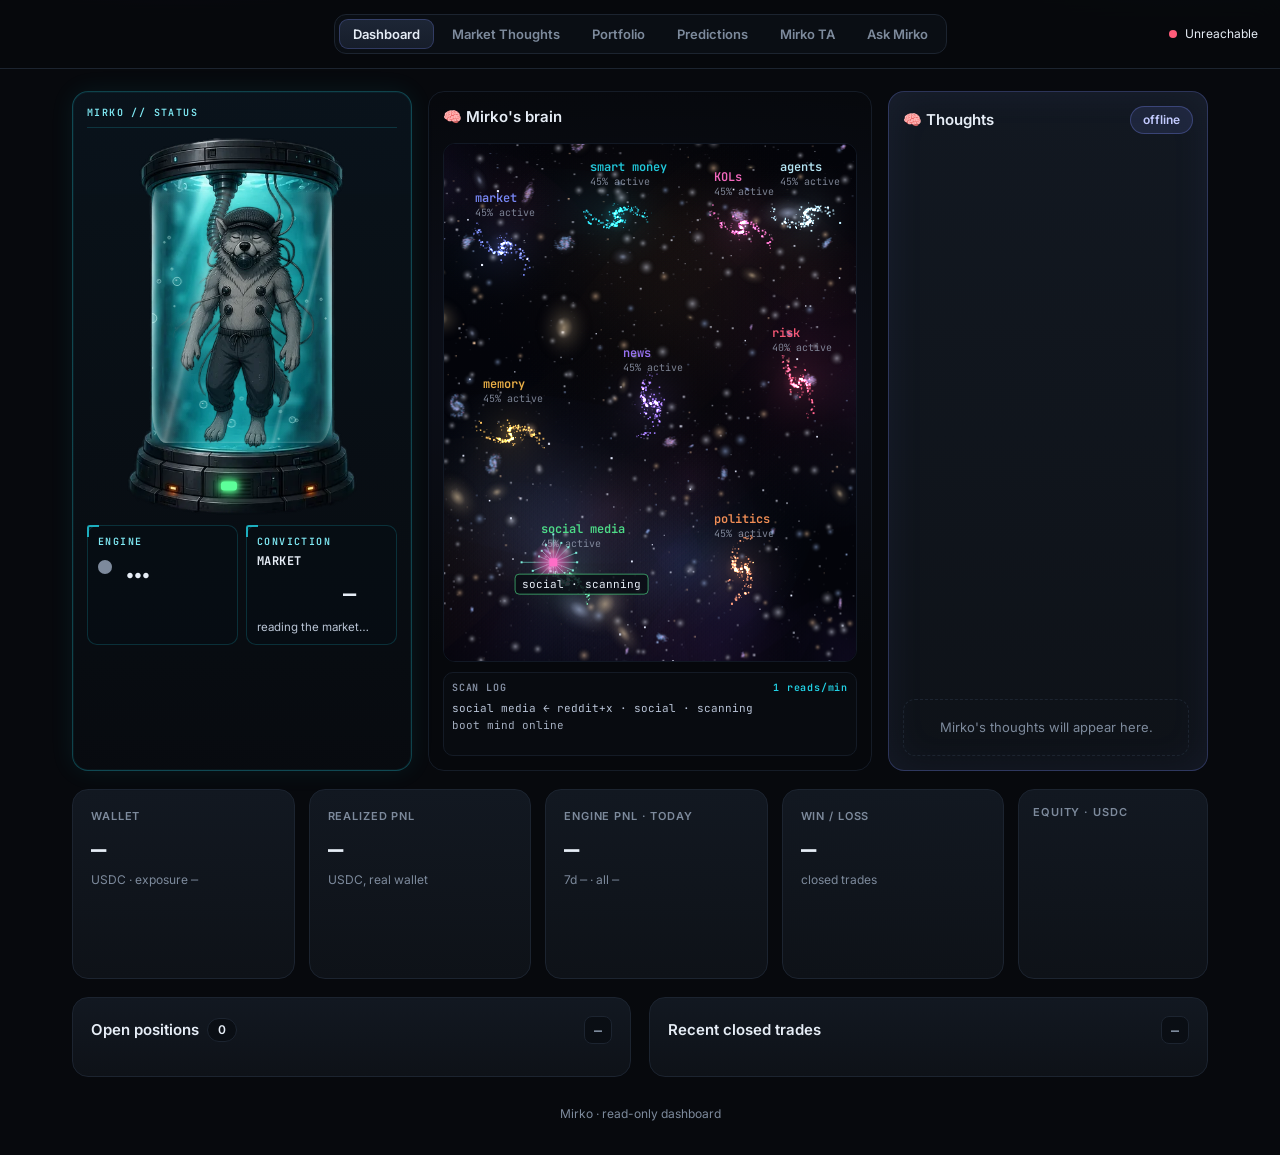
==== commit 44662ce2: "v12: Mirko TA tab, coin logos, predictions money row/history filters/Politics (Polymarket+Kalshi+LLM" ====
--- a/site/index.html
+++ b/site/index.html
@@ -21,6 +21,7 @@
     <button class="nav-btn" data-view="market">Market Thoughts</button>
     <button class="nav-btn" data-view="portfolio">Portfolio</button>
     <button class="nav-btn" data-view="predictions">Predictions</button>
+    <button class="nav-btn" data-view="ta">Mirko TA</button>
     <button class="nav-btn" data-view="ask">Ask Mirko</button>
   </nav>
   <div class="conn"><span class="dot" id="conn-dot"></span><span id="conn-status">connecting…</span></div>
@@ -32,7 +33,7 @@
     <div class="hero card hud">
       <div class="hud-head"><span class="hud-label">MIRKO // STATUS</span></div>
       <div class="hud-grid">
-        <div class="tank" id="wolf" aria-hidden="true"><img class="t-base" src="tank.webp" alt="" width="360" height="590"><div class="tank-glow"></div><canvas class="bubbles" id="bubbles"></canvas><div class="t-float"><img class="t-wolf" src="wolf.webp" alt="" width="226" height="403"></div><img class="t-cap" src="tank-cap.webp" alt="" width="360" height="86"><span class="led"></span></div>
+        <div class="tank" id="wolf" aria-hidden="true"><img class="t-base" src="tank.webp" alt="" width="360" height="590"><div class="tank-glow"></div><canvas class="bubbles" id="bubbles"></canvas><div class="t-float"><img class="t-wolf" src="wolf.webp" alt="" width="226" height="403"></div><div class="t-glass"></div><img class="t-cap" src="tank-cap.webp" alt="" width="360" height="86"><span class="led"></span></div>
         <div class="hud-side">
           <div class="hud-cell"><div class="hud-label" title="Read-only for the public">ENGINE</div><div class="status-line"><span class="pulse" id="status-pulse"></span><span id="switch-state" class="switch-state">…</span></div></div>
           <div class="hud-cell conv-cell"><div class="hud-label">CONVICTION</div><div class="conv-asset mono" id="conv-asset">MARKET</div><div class="conv"><canvas id="gauge" width="120" height="70"></canvas><b class="mono conv-v" id="gauge-v">—</b></div><div class="conv-d" id="conv-d">reading the market…</div></div>
@@ -140,6 +141,18 @@
   <footer class="foot">Paper predictions · ESPN public data, Kalshi &amp; Polymarket public markets as reference odds · not betting advice</footer>
 </main>
 
+<main class="wrap view hidden" id="view-ta">
+  <section class="card ta-card">
+    <div class="ta-top"><div><div class="label">Mirko TA · charts + read</div><h2>Drop a ticker or contract address</h2></div>
+      <form class="ta-form" id="ta-form" autocomplete="off"><input id="ta-q" maxlength="64" placeholder="SOL, PEPE, or a Solana / EVM CA…" spellcheck="false"><button class="btn" type="submit">Analyse</button></form></div>
+    <div class="ta-picks" id="ta-picks"></div>
+    <div class="ta-meta" id="ta-meta"></div>
+    <div class="ta-chart" id="ta-chart"></div><div class="ta-rsi" id="ta-rsi"></div>
+    <div class="ta-legend mono"><span class="lg e20">EMA20</span><span class="lg e50">EMA50</span><span class="lg e200">EMA200</span><span class="lg sr">S/R</span><span class="lg tl">Trendlines</span><span class="lg bu">Bull path</span><span class="lg ba">Base</span><span class="lg be">Bear path</span></div>
+  </section>
+  <section class="card ta-read hidden" id="ta-read"></section>
+</main>
+
 <main class="wrap view hidden" id="view-ask">
   <section class="card ask-card">
     <div class="ask-head"><img src="wolf.webp" alt="" class="ask-av"><div><div class="label">Ask Mirko · same brain as his trades</div><h2>Ask me anything about the market, my positions or my picks</h2>
@@ -169,5 +182,7 @@
 <script src="scan.js"></script>
 <script src="tank.js"></script>
 <script src="bubbles.js"></script>
+<script src="lwc.js"></script>
+<script src="ta.js"></script>
 </body>
 </html>
--- a/site/style.css
+++ b/site/style.css
@@ -503,3 +503,33 @@
 .dk-box ul{margin:0;padding-left:16px;font-size:13px;line-height:1.55}.dk-box li{margin:3px 0}
 .dk-plan{list-style:none;padding:0!important}.dk-plan li{padding:6px 0;border-bottom:1px dashed rgba(255,255,255,.06)}.dk-plan .if{font:700 10px ui-monospace,monospace;color:#7aa2ff;border:1px solid rgba(122,162,255,.4);border-radius:5px;padding:0 4px;margin-right:4px}.dk-plan .then{color:#22d39b;font-weight:700}
 .dk-lv{width:100%;font-size:12px;border-collapse:collapse}.dk-lv th{color:#8fa0b8;font-weight:500;text-align:left;padding:3px 4px}.dk-lv td{padding:4px;border-top:1px solid rgba(255,255,255,.05)}
+.ta-top{display:flex;justify-content:space-between;gap:14px;align-items:flex-end;flex-wrap:wrap}.ta-form{display:flex;gap:8px;flex:1;max-width:520px;min-width:260px}
+.ta-form input{flex:1;min-width:0;background:rgba(255,255,255,.04);border:1px solid #2a3547;border-radius:10px;color:#e6edf6;padding:10px 12px;font:13px ui-monospace,monospace;outline:none}.ta-form input:focus{border-color:#22d39b}
+.ta-picks{display:flex;gap:6px;flex-wrap:wrap;margin:12px 0}.ta-meta{display:flex;justify-content:space-between;gap:12px;align-items:center;flex-wrap:wrap;margin:6px 0 10px}
+.tm-l{display:flex;gap:10px;align-items:center}.tm-kv{display:flex;gap:14px;flex-wrap:wrap;font-size:12px;color:#8fa0b8}.tm-kv b{color:#e6edf6}
+.ta-chart{width:100%;min-height:320px}.ta-rsi{width:100%;margin-top:4px;border-top:1px solid rgba(255,255,255,.06)}
+.ta-legend{display:flex;gap:12px;flex-wrap:wrap;font-size:11px;color:#8fa0b8;margin-top:8px}.lg::before{content:"";display:inline-block;width:14px;height:3px;border-radius:2px;margin-right:5px;vertical-align:middle;background:currentColor}
+.lg.e20{color:#7aa2ff}.lg.e50{color:#ffd166}.lg.e200{color:#c084fc}.lg.sr{color:#9aa6b8}.lg.tl{color:#fff}.lg.bu{color:#22d39b}.lg.ba{color:#8fa0b8}.lg.be{color:#ff5c7a}
+.tr-h{display:flex;justify-content:space-between;gap:16px;align-items:flex-start;margin-bottom:12px}.tr-h h2{font-size:17px;line-height:1.45;margin-top:4px}
+.ta-conv{display:flex;align-items:baseline;gap:4px;padding:8px 14px;border:1px solid #2a3547;border-radius:12px;font-size:22px}.ta-conv small{color:#8fa0b8;font-size:12px}
+.ta-act{display:flex;gap:16px;flex-wrap:wrap;align-items:center;padding:12px 14px;border-radius:12px;margin-bottom:12px;font-size:13px;border:1px solid #2a3547}
+.ta-act.long{border-color:rgba(34,211,155,.45);background:rgba(34,211,155,.06)}.ta-act.short{border-color:rgba(255,92,122,.45);background:rgba(255,92,122,.06)}
+.act-t{font-weight:800;letter-spacing:.06em;text-transform:uppercase}.ta-act.long .act-t{color:#22d39b}.ta-act.short .act-t{color:#ff5c7a}.ta-act.flat .act-t{color:#ffd166}
+.dk-box p{margin:0;font-size:13px;line-height:1.55}.ta-sc{list-style:none;padding:0!important}
+.coin-logo{width:20px;height:20px;border-radius:50%;object-fit:cover;flex:none;vertical-align:middle;background:#1a2230}.coin-logo.lg{width:36px;height:36px}
+.coin-logo.ltr{display:inline-grid;place-items:center;font:700 11px Inter,sans-serif;color:#cfd8e6}.coin-logo.lg.ltr{font-size:16px}
+.aicon-img{width:22px;height:22px;border-radius:50%;object-fit:cover;flex:none;background:#1a2230;vertical-align:middle}.ic header .aicon-img,.ic header .aicon{width:18px;height:18px;margin-right:2px}.a-id .aicon-img,.a-id .aicon{margin-right:6px}
+.pr-roi{font-size:16px;margin-left:8px}#pr-total .hud-label{display:block;font-size:10px;margin-bottom:2px}
+.bet-money{display:grid;grid-template-columns:repeat(5,minmax(0,1fr));gap:6px;margin:10px 0 8px;padding:8px;border:1px solid rgba(255,255,255,.06);border-radius:10px;background:rgba(255,255,255,.02)}
+.bet-money span{display:flex;flex-direction:column;gap:1px;min-width:0}.bet-money small{font-size:9px;letter-spacing:.08em;text-transform:uppercase;color:#8fa0b8}.bet-money b{font-size:13px;white-space:nowrap}.bet-money i{font-style:normal;font-size:10px;color:#8fa0b8;white-space:nowrap}
+@media(max-width:480px){.bet-money{grid-template-columns:repeat(3,minmax(0,1fr))}}
+.res.won{background:rgba(34,211,155,.15);color:#22d39b;border:1px solid rgba(34,211,155,.4)}.res.lost{background:rgba(255,92,122,.15);color:#ff5c7a;border:1px solid rgba(255,92,122,.4)}.res{padding:1px 7px;border-radius:6px;font-size:11px;font-weight:700;white-space:nowrap}
+.t-glass{position:absolute;left:11%;width:78%;top:10%;height:71%;z-index:1;pointer-events:none;border-radius:14px/34px;overflow:hidden;
+  background:linear-gradient(90deg,rgba(255,255,255,.16) 0,rgba(255,255,255,.04) 7%,transparent 16%,transparent 84%,rgba(255,255,255,.05) 93%,rgba(255,255,255,.14) 100%),
+             linear-gradient(180deg,rgba(180,255,245,.10),transparent 18%,transparent 85%,rgba(120,230,220,.10));
+  box-shadow:inset 2px 0 3px rgba(255,255,255,.18),inset -2px 0 3px rgba(255,255,255,.12)}
+.t-glass::before{content:"";position:absolute;top:-20%;bottom:-20%;left:18%;width:14%;transform:skewX(-14deg);
+  background:linear-gradient(90deg,transparent,rgba(255,255,255,.16) 35%,rgba(255,255,255,.30) 50%,rgba(255,255,255,.12) 65%,transparent);filter:blur(1px);animation:sheen 9s ease-in-out infinite}
+.t-glass::after{content:"";position:absolute;top:-10%;bottom:-10%;right:12%;width:4%;transform:skewX(-14deg);background:linear-gradient(90deg,transparent,rgba(255,255,255,.18),transparent)}
+@keyframes sheen{0%,100%{left:14%;opacity:.85}50%{left:24%;opacity:1}}
+@media (prefers-reduced-motion:reduce){.t-glass::before{animation:none}}
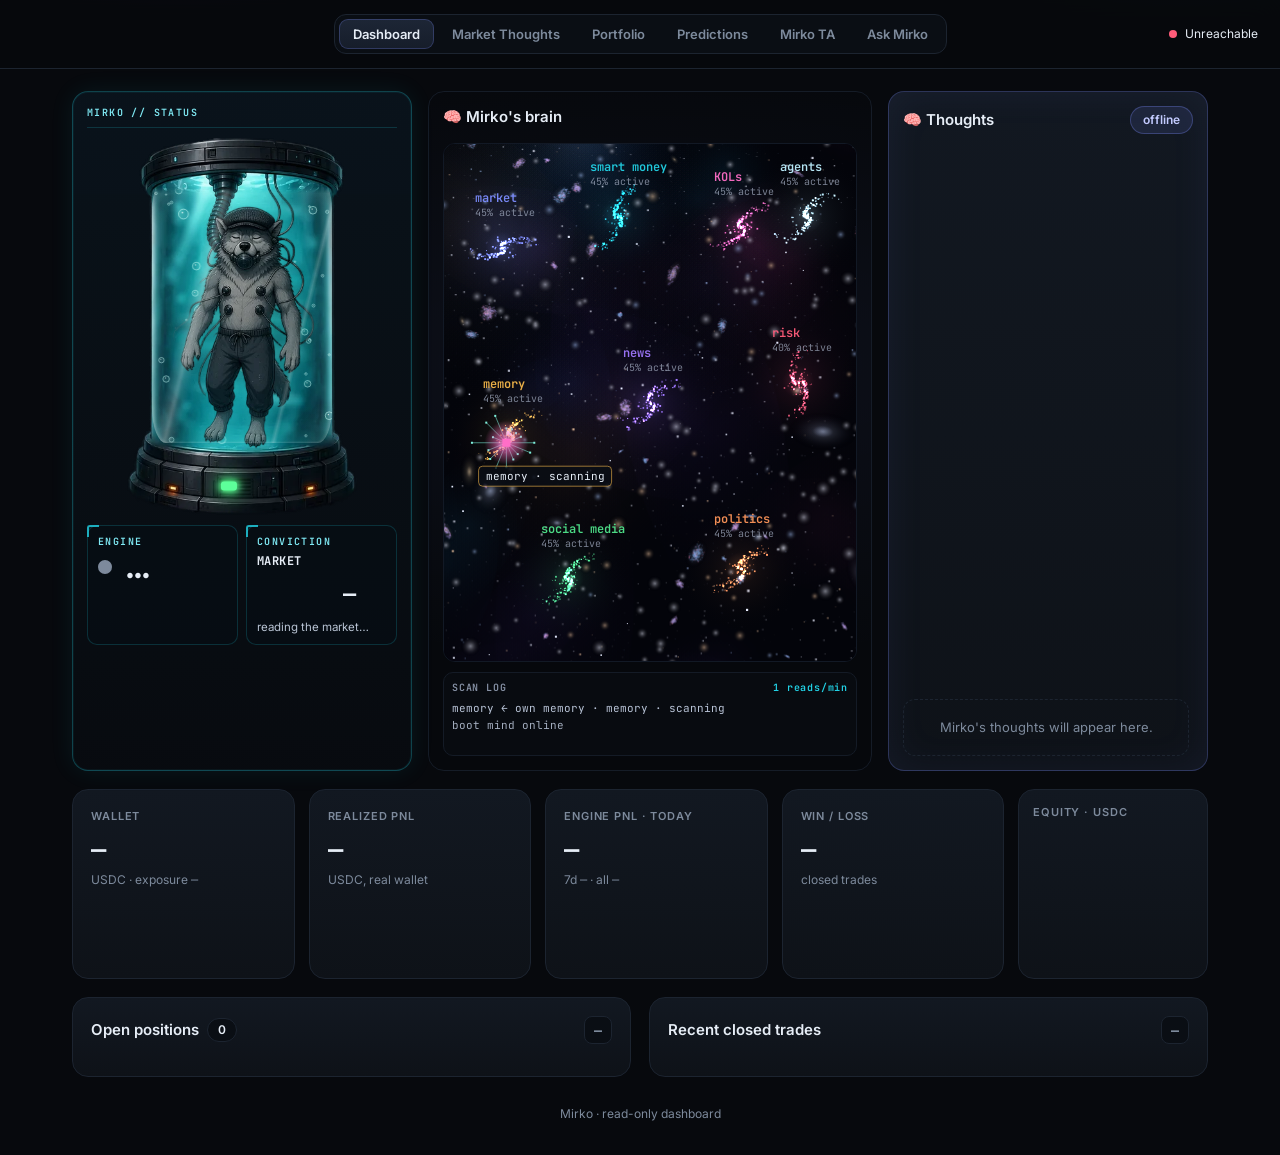
==== commit 5d80d7ed: "TA: CSP-clean chart (no injected style), attribution text" ====
--- a/site/index.html
+++ b/site/index.html
@@ -148,7 +148,7 @@
     <div class="ta-picks" id="ta-picks"></div>
     <div class="ta-meta" id="ta-meta"></div>
     <div class="ta-chart" id="ta-chart"></div><div class="ta-rsi" id="ta-rsi"></div>
-    <div class="ta-legend mono"><span class="lg e20">EMA20</span><span class="lg e50">EMA50</span><span class="lg e200">EMA200</span><span class="lg sr">S/R</span><span class="lg tl">Trendlines</span><span class="lg bu">Bull path</span><span class="lg ba">Base</span><span class="lg be">Bear path</span></div>
+    <div class="ta-legend mono"><span class="lg e20">EMA20</span><span class="lg e50">EMA50</span><span class="lg e200">EMA200</span><span class="lg sr">S/R</span><span class="lg tl">Trendlines</span><span class="lg bu">Bull path</span><span class="lg ba">Base</span><span class="lg be">Bear path</span><a class="ta-attr" href="https://www.tradingview.com/" target="_blank" rel="noopener">Charts: TradingView Lightweight Charts™</a></div>
   </section>
   <section class="card ta-read hidden" id="ta-read"></section>
 </main>
--- a/site/style.css
+++ b/site/style.css
@@ -533,3 +533,5 @@
 .t-glass::after{content:"";position:absolute;top:-10%;bottom:-10%;right:12%;width:4%;transform:skewX(-14deg);background:linear-gradient(90deg,transparent,rgba(255,255,255,.18),transparent)}
 @keyframes sheen{0%,100%{left:14%;opacity:.85}50%{left:24%;opacity:1}}
 @media (prefers-reduced-motion:reduce){.t-glass::before{animation:none}}
+.bet-money.lean{grid-template-columns:auto auto 1fr}.lean-t b{color:#ffd166;white-space:normal!important;font-size:12px}
+.ta-attr{margin-left:auto;color:#5d6b80;font-size:10px;text-decoration:none}
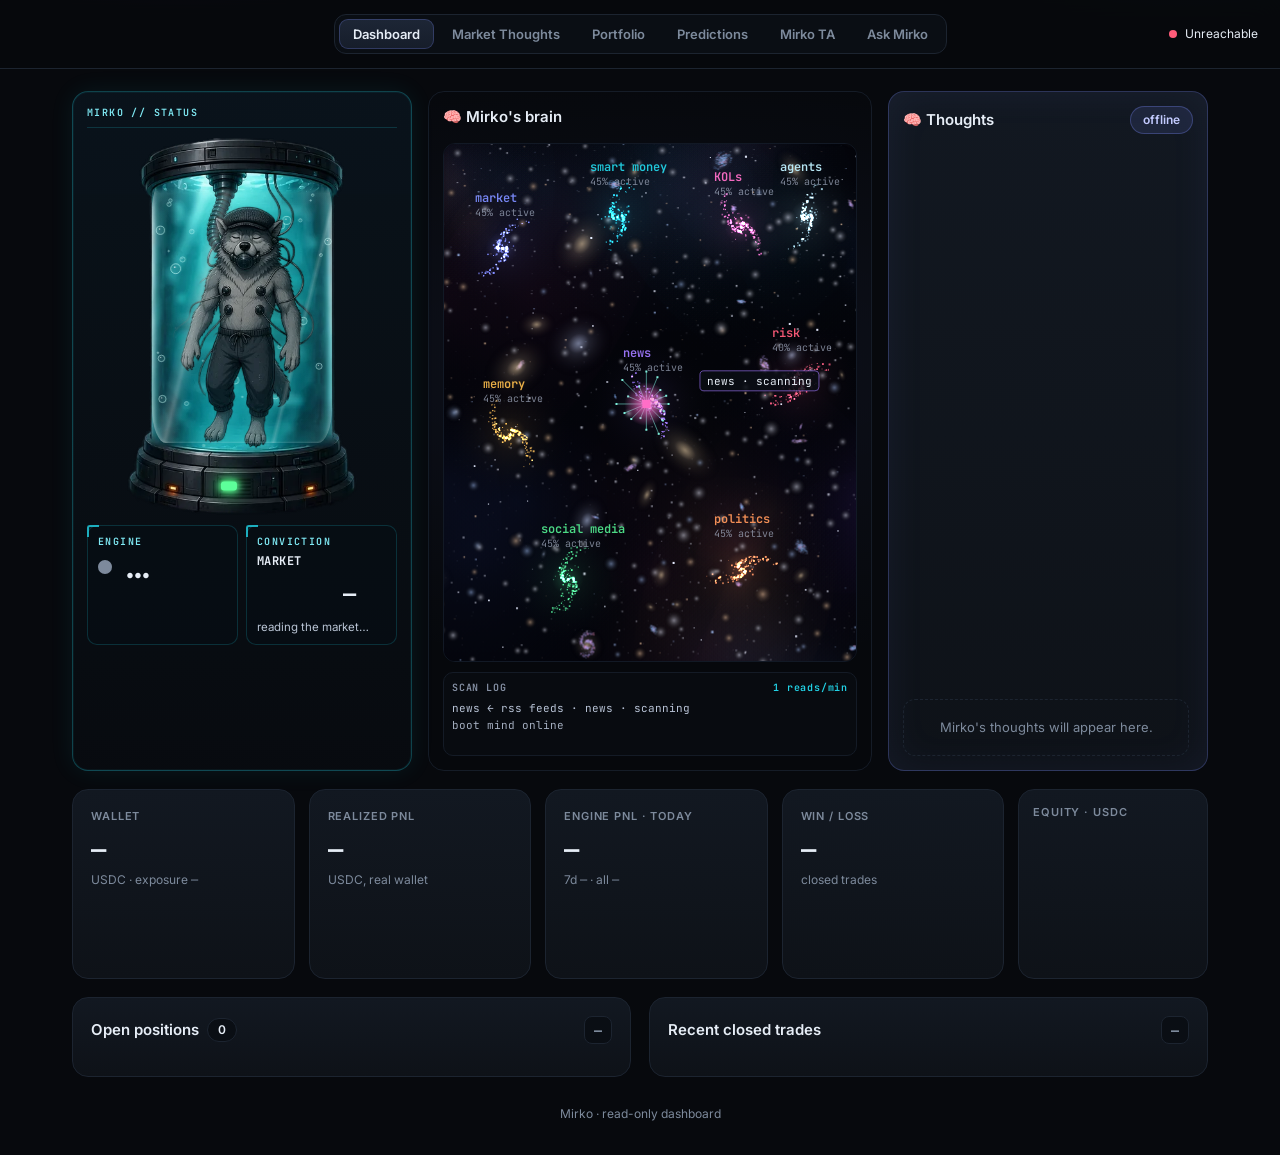
==== commit d8a5a1a2: "v13: Bet of the Day (single + 2 parlays), drop commentary & edge field" ====
--- a/site/index.html
+++ b/site/index.html
@@ -122,7 +122,6 @@
   </section>
   <section class="sleeves" id="pf-sleeves"></section>
   <section class="card collapsible" data-key="pftrades"><div class="card-head"><h2>Trade history</h2><button class="fold" aria-label="Minimize">–</button></div><div class="fold-body"><div id="pf-trades" class="list feed"></div></div></section>
-  <section class="card pf-comment"><div class="card-head"><h2>🗣 Mirko's commentary</h2></div><div id="pf-comment"></div></section>
   <footer class="foot">Paper portfolio — simulated. Crypto decisions every 4h, stocks once per US trading day, stops checked every 15 min. Not advice.</footer>
 </main>
 
--- a/site/style.css
+++ b/site/style.css
@@ -535,3 +535,11 @@
 @media (prefers-reduced-motion:reduce){.t-glass::before{animation:none}}
 .bet-money.lean{grid-template-columns:auto auto 1fr}.lean-t b{color:#ffd166;white-space:normal!important;font-size:12px}
 .ta-attr{margin-left:auto;color:#5d6b80;font-size:10px;text-decoration:none}
+.bet-money{grid-template-columns:repeat(4,minmax(0,1fr))}@media(max-width:480px){.bet-money{grid-template-columns:repeat(2,minmax(0,1fr))}}
+.botd-head{grid-column:1/-1;display:flex;gap:12px;align-items:baseline;flex-wrap:wrap;margin:4px 2px}
+.slip{border:1px solid rgba(255,140,60,.35);border-radius:16px;padding:14px 16px;background:linear-gradient(160deg,rgba(255,140,60,.07),rgba(255,255,255,.015));min-width:0}
+.slip.parlay{border-color:rgba(192,132,252,.35);background:linear-gradient(160deg,rgba(192,132,252,.07),rgba(255,255,255,.015))}
+.slip header{display:flex;justify-content:space-between;align-items:center;margin-bottom:8px}.sl-t{font-weight:700;font-size:13px;letter-spacing:.03em}
+.sl-legs{list-style:none;margin:0;padding:0;counter-reset:l}.sl-legs li{display:flex;gap:10px;align-items:center;padding:7px 0;border-bottom:1px dashed rgba(255,255,255,.07)}
+.sl-legs li div{flex:1;min-width:0}.sl-legs b{display:block;font-size:14px}.sl-legs small{color:#8fa0b8;font-size:11px;display:block;overflow:hidden;text-overflow:ellipsis;white-space:nowrap}
+.slip.st-won{border-color:rgba(34,211,155,.6)}.slip.st-lost{opacity:.75}
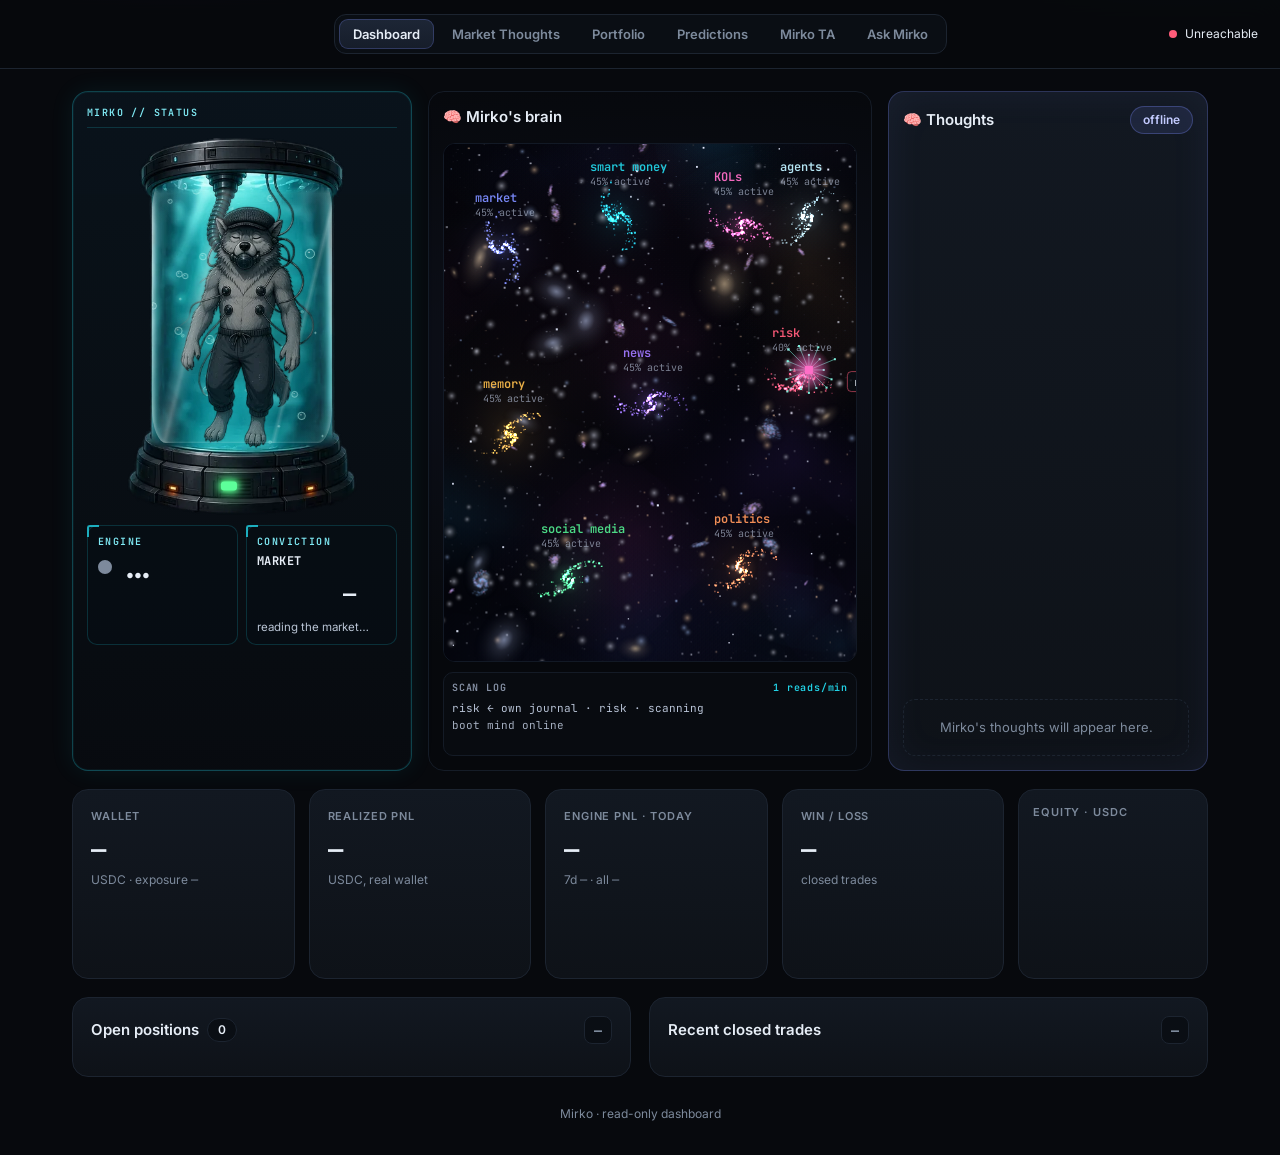
==== commit bf12ac93: "v13: Market Thoughts rebuild (explicit majors, smart money, compact ideas, Mirko's Desk, degen picks" ====
--- a/site/index.html
+++ b/site/index.html
@@ -84,23 +84,26 @@
       <div class="br-chips" id="br-chips"></div><ul class="br-list" id="br-list"></ul><div class="br-doing" id="br-doing"></div></div>
     <div class="fng"><canvas id="fng-gauge" width="220" height="130"></canvas><div class="fng-v mono" id="fng-v">—</div><div class="muted" id="fng-l">Fear &amp; Greed</div></div>
   </section>
-  <section class="card desk hidden" id="mt-desk"></section>
+  <section class="card bub-card" id="bub-card">
+    <div class="card-head"><div><div class="label">Top 50 · CoinGecko · trending ★ · tap a bubble</div><h2>🫧 Market bubbles</h2></div>
+      <div class="seg" id="bub-tf"><button data-tf="h1">1h</button><button data-tf="d1" class="on">24h</button><button data-tf="w1">7d</button></div></div>
+    <canvas id="bub" height="260" aria-label="Crypto bubbles: size and colour by price change"></canvas></section>
   <div class="mt-row">
-    <section class="assets slim" id="mt-assets"></section>
+    <section class="majors" id="mt-assets"></section>
     <section class="card boom"><div class="card-head"><h2>🔭 Next Boom</h2><div class="tabs" id="boom-tabs"><button class="tab active" data-b="cur">Current</button><button class="tab" data-b="prev">Previous</button></div></div><div id="mt-boom"></div><div id="mt-boom-prev" class="hidden"></div><div class="boom-foot" id="boom-w"></div></section>
   </div>
-  <section class="card ideas-card"><div class="card-head"><h2>🎯 Trade ideas</h2></div>
+  <section class="card sm-card" id="sm-card"><div class="card-head"><div><div class="label">Who's buying, who's selling</div><h2>🐋 Smart money: accumulating / distributing</h2></div></div>
+    <div class="sm-grid"><div class="sm-col acc"><h3>▲ Accumulating</h3><ul id="sm-acc"></ul></div><div class="sm-col dis"><h3>▼ Distributing</h3><ul id="sm-dis"></ul></div></div></section>
+  <section class="card ideas-card"><div class="card-head"><div><div class="label">Entry → target · stop, with the why</div><h2>🎯 Trade ideas</h2></div></div>
     <div class="ideas-4">
       <div><div class="ideas-h">Majors</div><div id="mt-maj" class="ideas-col"></div></div>
       <div><div class="ideas-h">Mid caps</div><div id="mt-mid" class="ideas-col"></div></div>
       <div><div class="ideas-h">Low caps</div><div id="mt-low" class="ideas-col"></div></div>
-      <div><div class="ideas-h">Micro caps</div><div id="mt-micro" class="ideas-col"></div></div>
-    </div>
-    <div class="trench-in" id="trench-box"><div class="tr-head"><span class="tr-title">⛏ Mirko on the trenches</span><span class="tr-badge" id="tr-mood">—</span></div><div id="mt-trench"></div></div></section>
-  <section class="card bub-card" id="bub-card">
-    <div class="card-head"><div><div class="label">Top 50 · CoinGecko · trending ★</div><h2>🫧 Trending bubbles</h2></div>
-      <div class="seg" id="bub-tf"><button data-tf="h1">1h</button><button data-tf="d1" class="on">24h</button><button data-tf="w1">7d</button></div></div>
-    <canvas id="bub" height="260" aria-label="Crypto bubbles: size and colour by price change"></canvas></section>
+      <div><div class="ideas-h">Micro caps · degen</div><div id="mt-micro" class="ideas-col"></div></div>
+    </div></section>
+  <section class="card desk-sec"><div class="card-head"><div><div class="label">Positioning · levels · plan · trenches</div><h2>🧭 Mirko's Desk</h2></div></div>
+    <div id="mt-desk" class="desk hidden"></div>
+    <div class="trench-in" id="trench-box"><div class="tr-head"><span class="tr-title">⛏ Trenches</span><span class="tr-badge" id="tr-mood">—</span></div><div id="mt-trench"></div></div></section>
   <section class="card reading" id="reading">
     <div class="rd-head"><div><div class="label">Daily intake · funds · policy · tech</div><h2>📚 What Mirko read today</h2></div></div>
     <div class="rd-chips" id="rd-chips"></div>
--- a/site/style.css
+++ b/site/style.css
@@ -491,7 +491,7 @@
 .adm-code code{font-size:15px;color:#22d39b}.adm-feed{display:block;margin:12px 0;font-size:13px}.adm input[type=number]{max-width:90px}
 .ask-lock{display:flex;gap:8px;align-items:center;flex-wrap:wrap;margin:8px 0}.ask-lock input{flex:1;min-width:180px}
 .adm input:not([type=checkbox]),.ask-lock input{background:rgba(255,255,255,.04);border:1px solid #2a3547;border-radius:10px;color:#e6edf6;padding:10px 12px;font:inherit;outline:none}.adm input:focus,.ask-lock input:focus{border-color:#22d39b}
-.bub-card canvas{display:block;width:100%;height:260px;border-radius:12px;background:radial-gradient(ellipse at center,rgba(255,255,255,.03),transparent 70%)}
+.bub-card canvas{display:block;width:100%;height:280px;border-radius:14px;background:linear-gradient(160deg,#0b1120,#0a0f18 60%,#0d0b1a);border:1px solid rgba(122,162,255,.08)}
 .seg{display:inline-flex;border:1px solid #2a3547;border-radius:9px;overflow:hidden}.seg button{background:none;border:0;color:#9aa6b8;font:600 12px ui-monospace,monospace;padding:5px 10px;cursor:pointer}.seg button.on{background:rgba(34,211,155,.15);color:#22d39b}
 .desk{padding:22px}.dk-head{display:flex;justify-content:space-between;gap:16px;align-items:flex-start;flex-wrap:wrap;margin-bottom:14px}.dk-head h2{font-size:20px;margin-top:4px}
 .dk-bias{display:flex;align-items:center;gap:10px;padding:8px 12px;border:1px solid #2a3547;border-radius:12px;font-weight:600;font-size:13px}
@@ -543,3 +543,23 @@
 .sl-legs{list-style:none;margin:0;padding:0;counter-reset:l}.sl-legs li{display:flex;gap:10px;align-items:center;padding:7px 0;border-bottom:1px dashed rgba(255,255,255,.07)}
 .sl-legs li div{flex:1;min-width:0}.sl-legs b{display:block;font-size:14px}.sl-legs small{color:#8fa0b8;font-size:11px;display:block;overflow:hidden;text-overflow:ellipsis;white-space:nowrap}
 .slip.st-won{border-color:rgba(34,211,155,.6)}.slip.st-lost{opacity:.75}
+/* v13 market */
+.majors{display:flex;flex-direction:column;gap:12px;min-width:0}
+.coin{padding:16px 18px;border-left:3px solid #f5b84b}.coin.t-bull{border-left-color:#22d39b}.coin.t-bear{border-left-color:#ff5c7a}
+.coin header{display:flex;justify-content:space-between;align-items:center;gap:10px;margin-bottom:10px}.coin .a-id{display:flex;align-items:center;gap:8px}.coin .a-name{font-weight:800;font-size:16px}.coin .a-px{color:#cfd8e6}
+.coin-kv{display:grid;grid-template-columns:repeat(4,minmax(0,1fr));gap:8px;margin-bottom:4px}.coin-kv span{display:flex;flex-direction:column;min-width:0}
+.coin-kv small{font:600 9px ui-monospace,monospace;letter-spacing:.08em;text-transform:uppercase;color:#8fa0b8}.coin-kv b{font-size:13px;overflow-wrap:anywhere}
+@media(max-width:560px){.coin-kv{grid-template-columns:repeat(2,minmax(0,1fr))}}
+.coin-call,.coin-flip{font-size:13px;line-height:1.5;margin-top:6px}.coin-call .hud-label,.coin-flip .hud-label{margin-right:8px}.coin-call{color:#e6edf6;font-weight:600}.coin-flip{color:#9aa6b8}
+.sm-grid{display:grid;grid-template-columns:repeat(auto-fit,minmax(min(100%,300px),1fr));gap:12px}
+.sm-col{border-radius:12px;padding:12px 14px;border:1px solid rgba(255,255,255,.07)}.sm-col.acc{background:rgba(34,211,155,.05);border-color:rgba(34,211,155,.25)}.sm-col.dis{background:rgba(255,92,122,.05);border-color:rgba(255,92,122,.25)}
+.sm-col h3{font:700 11px ui-monospace,monospace;letter-spacing:.1em;margin:0 0 8px}.sm-col.acc h3{color:#22d39b}.sm-col.dis h3{color:#ff5c7a}
+.sm-col ul{list-style:none;margin:0;padding:0}.sm-col li{display:flex;gap:10px;padding:6px 0;border-bottom:1px dashed rgba(255,255,255,.06);font-size:13px}.sm-col li b{min-width:72px}.sm-col li span{color:#9aa6b8}
+.sm-inline{color:#9fe8d0}
+.ic2{border:1px solid rgba(255,255,255,.07);border-radius:12px;padding:10px 12px;background:rgba(255,255,255,.02);margin-bottom:10px;min-width:0}
+.ic2 header{display:flex;align-items:center;gap:6px;flex-wrap:wrap}.ic2 .ic-tk{font-size:14px}.ic2 .ic-side{font:700 10px ui-monospace,monospace;letter-spacing:.06em}
+.ic2.long .ic-side{color:#22d39b}.ic2.short .ic-side{color:#ff5c7a}.ic2 .ic-venue{color:#8fa0b8;font-size:11px}.ic2 .ic-risk{margin-left:auto;font-size:11px;color:#9aa6b8;white-space:nowrap}
+.ic-line{font-size:12px;color:#9aa6b8;margin:8px 0 6px;line-height:1.6}.ic-line b{color:#e6edf6;font-weight:600}.ic-line .tp{color:#7fe0bf}.ic-line .sl{color:#f19aab}.ic-line .arr{color:#5d6b80}
+.ic-th2{margin:0;font-size:12.5px;line-height:1.5;color:#cfd8e6}.ic-trg{display:block;color:#8fa0b8;font-size:11.5px;margin-top:3px}
+.desk-sec .desk{padding:0;margin-bottom:14px}.dk-meta{display:flex;align-items:center;gap:12px;flex-wrap:wrap;margin-bottom:12px}
+.dk-box.degen{border-color:rgba(255,140,60,.35);background:rgba(255,140,60,.05)}.dg{list-style:none;padding:0!important}.dg li{padding:6px 0;border-bottom:1px dashed rgba(255,255,255,.06)}.dg p{margin:3px 0;font-size:12.5px}.dg small{color:#f19aab;font-size:11.5px}
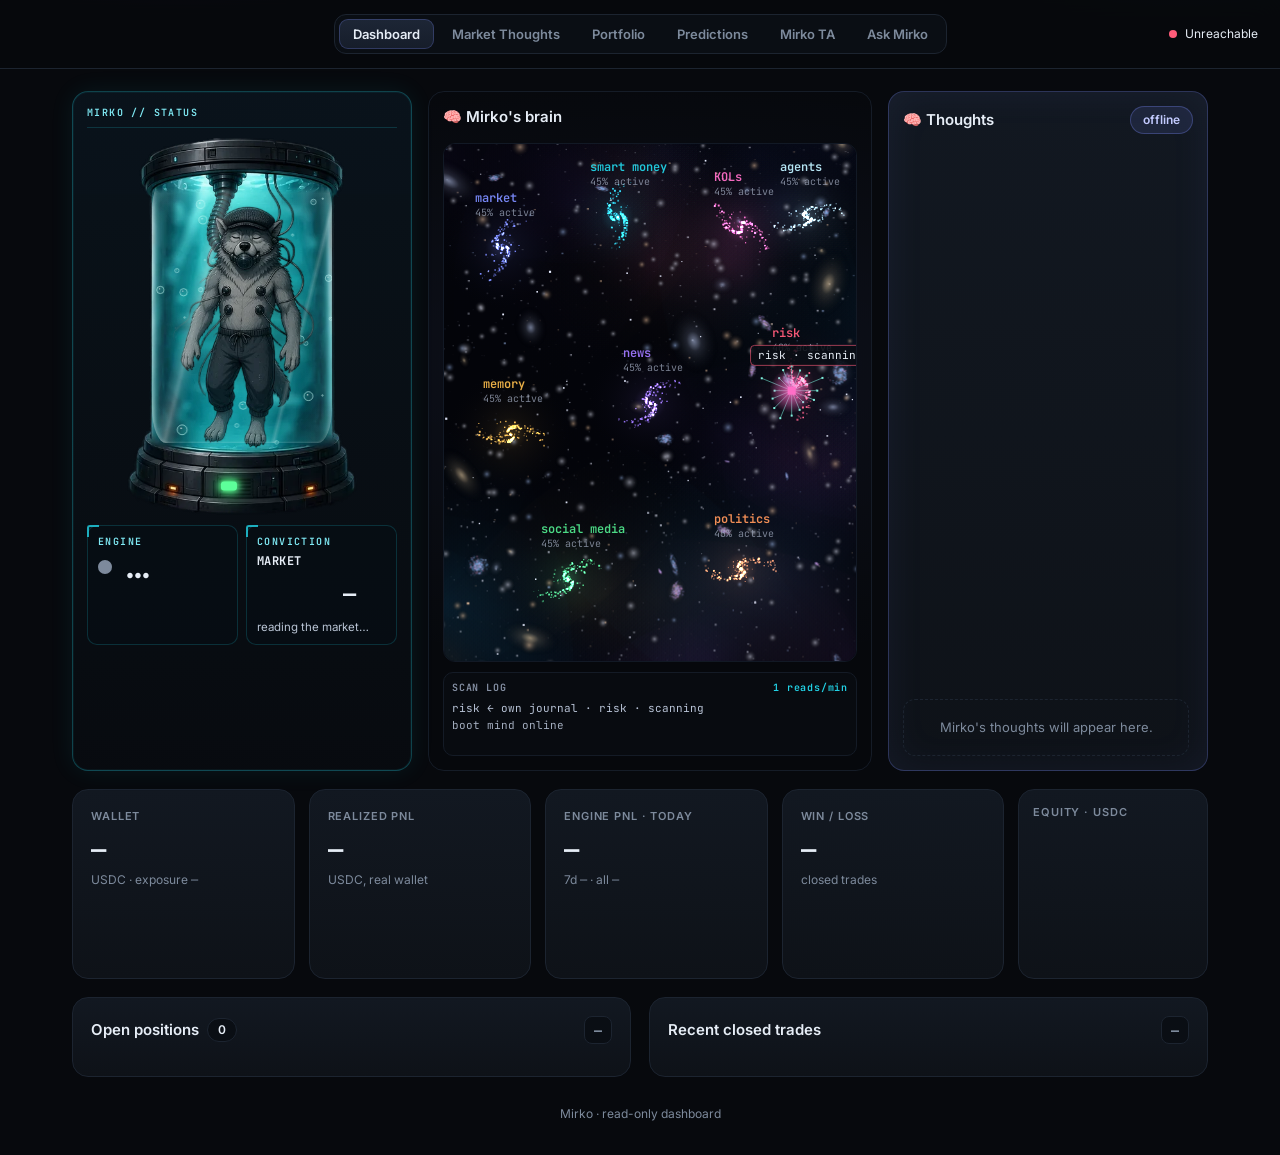
==== commit 6dc2c2c2: "v13: Mirko TA rebuild (TradingView live chart + annotated chart, name/CA search, holders, whales, HL" ====
--- a/site/index.html
+++ b/site/index.html
@@ -145,14 +145,17 @@
 
 <main class="wrap view hidden" id="view-ta">
   <section class="card ta-card">
-    <div class="ta-top"><div><div class="label">Mirko TA · charts + read</div><h2>Drop a ticker or contract address</h2></div>
-      <form class="ta-form" id="ta-form" autocomplete="off"><input id="ta-q" maxlength="64" placeholder="SOL, PEPE, or a Solana / EVM CA…" spellcheck="false"><button class="btn" type="submit">Analyse</button></form></div>
+    <div class="ta-top"><div><div class="label">Mirko TA · any coin · chart, flows, sentiment, verdict</div><h2>Ticker, name or contract address</h2></div>
+      <form class="ta-form" id="ta-form" autocomplete="off"><input id="ta-q" maxlength="64" placeholder="SOL · dogwifhat · So111… · 0x…" spellcheck="false"><button class="btn" type="submit">Analyse</button></form></div>
     <div class="ta-picks" id="ta-picks"></div>
     <div class="ta-meta" id="ta-meta"></div>
-    <div class="ta-chart" id="ta-chart"></div><div class="ta-rsi" id="ta-rsi"></div>
-    <div class="ta-legend mono"><span class="lg e20">EMA20</span><span class="lg e50">EMA50</span><span class="lg e200">EMA200</span><span class="lg sr">S/R</span><span class="lg tl">Trendlines</span><span class="lg bu">Bull path</span><span class="lg ba">Base</span><span class="lg be">Bear path</span><a class="ta-attr" href="https://www.tradingview.com/" target="_blank" rel="noopener">Charts: TradingView Lightweight Charts™</a></div>
+    <div class="ta-tv hidden" id="ta-tv"></div>
+    <div class="ta-own"><div class="ta-own-h"><span class="hud-label">Mirko's annotated chart</span><span class="ta-legend mono"><span class="lg e20">EMA20</span><span class="lg e50">EMA50</span><span class="lg e200">EMA200</span><span class="lg sr">S/R</span><span class="lg tl">Trend</span><span class="lg poc">POC</span><span class="lg bu">Bull</span><span class="lg ba">Base</span><span class="lg be">Bear</span></span></div>
+      <div class="ta-chart" id="ta-chart"></div><div class="ta-rsi" id="ta-rsi"></div>
+      <a class="ta-attr" href="https://www.tradingview.com/" target="_blank" rel="noopener">Charts: TradingView Lightweight Charts™</a></div>
   </section>
-  <section class="card ta-read hidden" id="ta-read"></section>
+  <section class="ta-verdict hidden" id="ta-verdict"></section>
+  <section class="ta-secs hidden" id="ta-secs"></section>
 </main>
 
 <main class="wrap view hidden" id="view-ask">
--- a/site/style.css
+++ b/site/style.css
@@ -563,3 +563,21 @@
 .ic-th2{margin:0;font-size:12.5px;line-height:1.5;color:#cfd8e6}.ic-trg{display:block;color:#8fa0b8;font-size:11.5px;margin-top:3px}
 .desk-sec .desk{padding:0;margin-bottom:14px}.dk-meta{display:flex;align-items:center;gap:12px;flex-wrap:wrap;margin-bottom:12px}
 .dk-box.degen{border-color:rgba(255,140,60,.35);background:rgba(255,140,60,.05)}.dg{list-style:none;padding:0!important}.dg li{padding:6px 0;border-bottom:1px dashed rgba(255,255,255,.06)}.dg p{margin:3px 0;font-size:12.5px}.dg small{color:#f19aab;font-size:11.5px}
+/* v13 TA */
+.ta-tv{margin:6px 0 14px}.ta-tv iframe{width:100%;height:480px;border:1px solid rgba(255,255,255,.08);border-radius:12px;background:#0b1018}
+@media(max-width:600px){.ta-tv iframe{height:380px}}
+.ta-own{border-top:1px solid rgba(255,255,255,.06);padding-top:10px}.ta-own-h{display:flex;justify-content:space-between;align-items:center;gap:10px;flex-wrap:wrap;margin-bottom:6px}
+.ta-own .ta-legend{margin:0}.lg.poc{color:#ffd166}.ta-attr{display:block;text-align:right;margin-top:4px}
+.tm-sym{font-size:18px}.tm-link{color:#7aa2ff;text-decoration:none}
+.verdict{border:1px solid rgba(122,162,255,.25);background:linear-gradient(160deg,rgba(122,162,255,.06),rgba(255,255,255,.01))}
+.ta-act .tp{color:#7fe0bf}.ta-act .sl{color:#f19aab}
+.pred{margin:4px 0 10px}.pred-h{display:flex;gap:10px;align-items:baseline;flex-wrap:wrap;margin-bottom:6px}
+.pred-bar{display:flex;height:26px;border-radius:8px;overflow:hidden;font:700 11px ui-monospace,monospace}.pred-bar i{display:flex;align-items:center;justify-content:center;font-style:normal;white-space:nowrap;overflow:hidden;min-width:0}
+.pred-bar .u{background:rgba(34,211,155,.28);color:#7fe0bf}.pred-bar .s{background:rgba(255,209,102,.18);color:#ffd166}.pred-bar .d{background:rgba(255,92,122,.25);color:#f19aab}
+.ta-thesis{border-left:3px solid #c084fc;padding:6px 12px;margin-top:8px}.ta-thesis p{margin:4px 0 0;font-size:14px;line-height:1.55}
+.ta-secs{margin-top:14px}.ta-grid{grid-template-columns:repeat(auto-fit,minmax(min(100%,320px),1fr))}
+.kvl{list-style:none;padding:0!important;margin:8px 0 0}.kvl li{padding:4px 0;border-bottom:1px dashed rgba(255,255,255,.06);font-size:12.5px}
+.vp{display:flex;flex-direction:column;gap:1px;margin:8px 0 4px}.vp i{display:block;height:5px;border-radius:2px;background:rgba(122,162,255,.25)}.vp i.va{background:rgba(122,162,255,.55)}.vp i.poc{background:#ffd166}
+.quotes,.news{list-style:none;padding:0!important;margin:8px 0 0}.quotes li,.news li{padding:5px 0;border-bottom:1px dashed rgba(255,255,255,.06);font-size:12.5px;line-height:1.45}
+.quotes li{display:grid;grid-template-columns:18px 1fr;gap:4px}.quotes small{grid-column:2;color:#8fa0b8;font-size:11px}.quotes a,.news a{color:#cfd8e6;text-decoration:none}.quotes a:hover,.news a:hover{color:#fff;text-decoration:underline}
+.ta-loading{display:flex;gap:10px;align-items:center;color:#9aa6b8;font-size:13px}.spin{width:14px;height:14px;border:2px solid rgba(122,162,255,.25);border-top-color:#7aa2ff;border-radius:50%;animation:sp 1s linear infinite}@keyframes sp{to{transform:rotate(360deg)}}
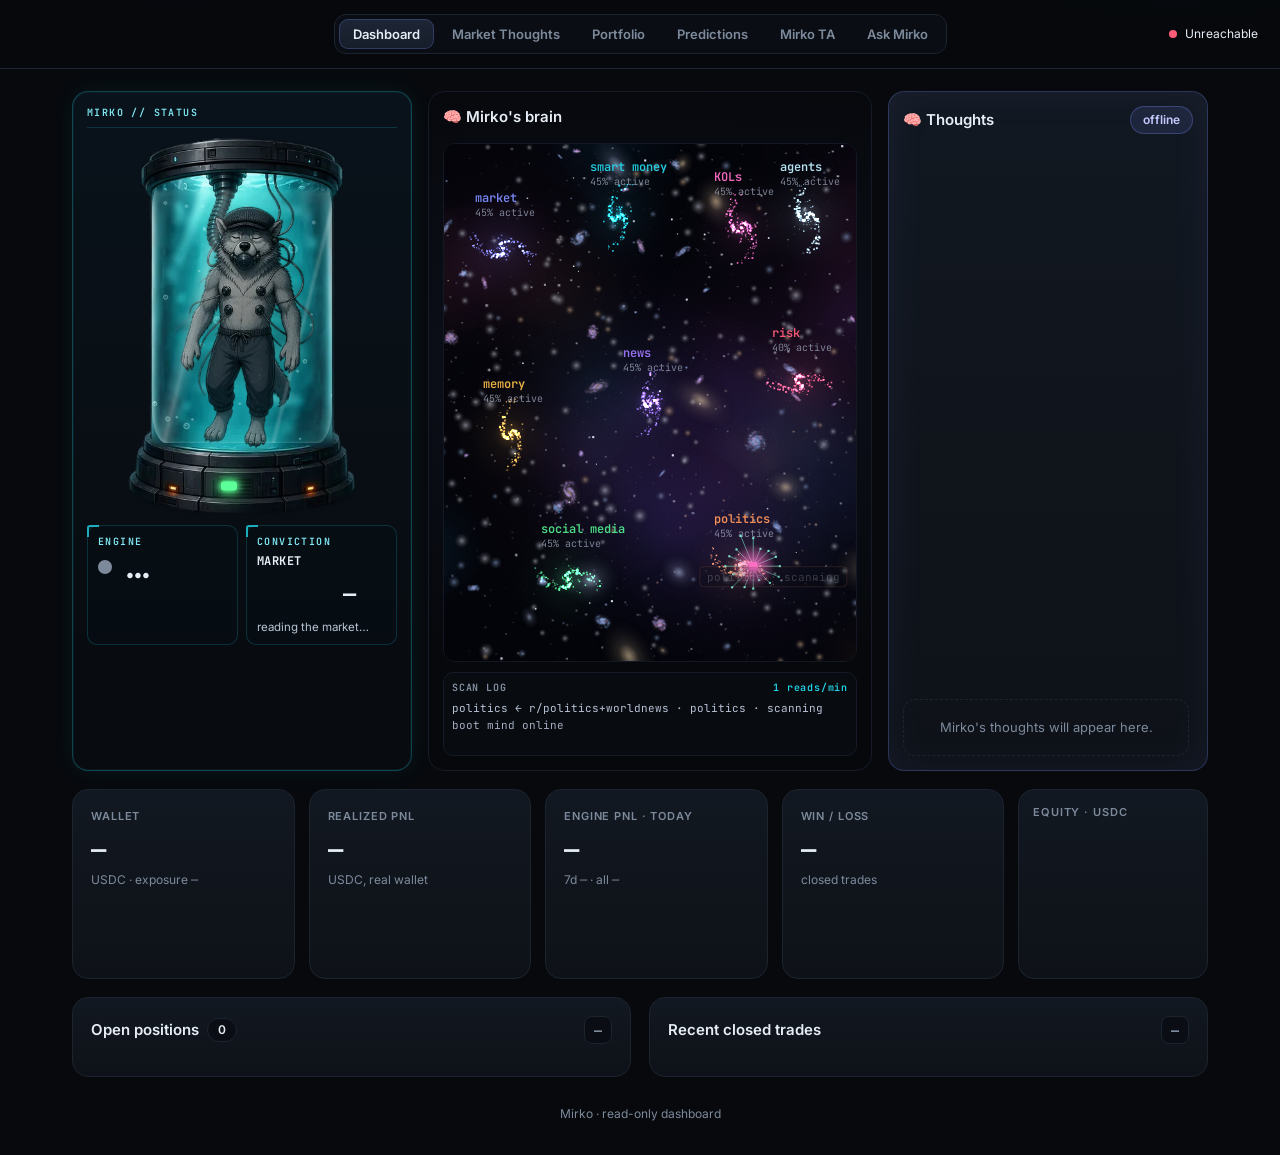
==== commit 46ef36f3: "v14: summary bullets w/ real smart money, no desk/trending, bubbles v3 (drag/throw, DEX tab, animate" ====
--- a/site/index.html
+++ b/site/index.html
@@ -80,30 +80,29 @@
 
 <main class="wrap view hidden" id="view-market">
   <section class="card mt-hero">
-    <div class="brief"><div class="label">Mirko Market Thoughts</div><h1 id="mt-regime">Preparing the first read…</h1>
+    <div class="brief"><div class="label">Live desk read</div><h1 class="mt-title">Mirko Market Thoughts</h1><span id="mt-regime" hidden></span>
       <div class="br-chips" id="br-chips"></div><ul class="br-list" id="br-list"></ul><div class="br-doing" id="br-doing"></div></div>
     <div class="fng"><canvas id="fng-gauge" width="220" height="130"></canvas><div class="fng-v mono" id="fng-v">—</div><div class="muted" id="fng-l">Fear &amp; Greed</div></div>
   </section>
   <section class="card bub-card" id="bub-card">
     <div class="card-head"><div><div class="label">Top 50 · CoinGecko · trending ★ · tap a bubble</div><h2>🫧 Market bubbles</h2></div>
-      <div class="seg" id="bub-tf"><button data-tf="h1">1h</button><button data-tf="d1" class="on">24h</button><button data-tf="w1">7d</button></div></div>
+      <div class="bub-ctl"><div class="seg" id="bub-src"><button data-src="cg" class="on">Top 50</button><button data-src="dex">DEX flows</button></div><div class="seg" id="bub-tf"><button data-tf="h1">1h</button><button data-tf="d1" class="on">24h</button><button data-tf="w1">7d</button></div></div></div>
     <canvas id="bub" height="260" aria-label="Crypto bubbles: size and colour by price change"></canvas></section>
   <div class="mt-row">
     <section class="majors" id="mt-assets"></section>
     <section class="card boom"><div class="card-head"><h2>🔭 Next Boom</h2><div class="tabs" id="boom-tabs"><button class="tab active" data-b="cur">Current</button><button class="tab" data-b="prev">Previous</button></div></div><div id="mt-boom"></div><div id="mt-boom-prev" class="hidden"></div><div class="boom-foot" id="boom-w"></div></section>
   </div>
-  <section class="card sm-card" id="sm-card"><div class="card-head"><div><div class="label">Who's buying, who's selling</div><h2>🐋 Smart money: accumulating / distributing</h2></div></div>
-    <div class="sm-grid"><div class="sm-col acc"><h3>▲ Accumulating</h3><ul id="sm-acc"></ul></div><div class="sm-col dis"><h3>▼ Distributing</h3><ul id="sm-dis"></ul></div></div></section>
   <section class="card ideas-card"><div class="card-head"><div><div class="label">Entry → target · stop, with the why</div><h2>🎯 Trade ideas</h2></div></div>
     <div class="ideas-4">
       <div><div class="ideas-h">Majors</div><div id="mt-maj" class="ideas-col"></div></div>
       <div><div class="ideas-h">Mid caps</div><div id="mt-mid" class="ideas-col"></div></div>
       <div><div class="ideas-h">Low caps</div><div id="mt-low" class="ideas-col"></div></div>
       <div><div class="ideas-h">Micro caps · degen</div><div id="mt-micro" class="ideas-col"></div></div>
-    </div></section>
-  <section class="card desk-sec"><div class="card-head"><div><div class="label">Positioning · levels · plan · trenches</div><h2>🧭 Mirko's Desk</h2></div></div>
-    <div id="mt-desk" class="desk hidden"></div>
-    <div class="trench-in" id="trench-box"><div class="tr-head"><span class="tr-title">⛏ Trenches</span><span class="tr-badge" id="tr-mood">—</span></div><div id="mt-trench"></div></div></section>
+    </div>
+    <div class="trench-in" id="trench-box"><div class="tr-head"><span class="tr-title">⛏ Mirko on the trenches</span><span class="tr-badge" id="tr-mood">—</span></div><div id="mt-trench"></div>
+      <div class="fr" id="fr-box"><div class="tr-head"><span class="tr-title">⚡ Frontrun · upcoming catalysts</span><span class="muted sm">OG tokens first, then volume &amp; holders</span></div><div id="mt-front"></div></div></div>
+    <div id="mt-desk" hidden></div>
+  </section>
   <section class="card reading" id="reading">
     <div class="rd-head"><div><div class="label">Daily intake · funds · policy · tech</div><h2>📚 What Mirko read today</h2></div></div>
     <div class="rd-chips" id="rd-chips"></div>
@@ -112,7 +111,6 @@
   <div class="grid2 mt-lower">
     <section class="card collapsible" data-key="mthl" data-fold="1"><div class="card-head"><h2>Hyperliquid top traders</h2><span class="muted"><span id="hl-sub"></span></span><button class="fold" aria-label="Expand">+</button></div><div class="fold-body"><div id="mt-hl" class="list"></div></div></section>
     <section class="card collapsible" data-key="mtdex" data-fold="1"><div class="card-head"><h2>DEX flows · trending pools</h2><span class="muted">24h buyer share</span><button class="fold" aria-label="Expand">+</button></div><div class="fold-body"><div id="mt-dex" class="list"></div></div></section>
-    <section class="card collapsible" data-key="mttrend" data-fold="1"><div class="card-head"><h2>Trending</h2><span class="muted">CoinGecko</span><button class="fold" aria-label="Expand">+</button></div><div class="fold-body"><div id="mt-trend" class="trend"></div></div></section>
   </div>
   <footer class="foot">Free public data · Binance, Bybit, OKX, Coinbase, CoinGecko, alternative.me, Hyperliquid, GeckoTerminal, SEC EDGAR, ARK, central-bank &amp; news RSS · refreshed every 2h</footer>
 </main>
@@ -144,18 +142,17 @@
 </main>
 
 <main class="wrap view hidden" id="view-ta">
-  <section class="card ta-card">
-    <div class="ta-top"><div><div class="label">Mirko TA · any coin · chart, flows, sentiment, verdict</div><h2>Ticker, name or contract address</h2></div>
-      <form class="ta-form" id="ta-form" autocomplete="off"><input id="ta-q" maxlength="64" placeholder="SOL · dogwifhat · So111… · 0x…" spellcheck="false"><button class="btn" type="submit">Analyse</button></form></div>
+  <section class="card ta-search">
+    <form class="ta-form" id="ta-form" autocomplete="off"><span class="ta-ico">⌕</span><input id="ta-q" maxlength="64" placeholder="Any coin: ticker (SOL), name (dogwifhat) or contract (So1…, 0x…)" spellcheck="false" aria-label="Coin to analyse"><button class="btn" type="submit">Analyse</button></form>
     <div class="ta-picks" id="ta-picks"></div>
-    <div class="ta-meta" id="ta-meta"></div>
-    <div class="ta-tv hidden" id="ta-tv"></div>
-    <div class="ta-own"><div class="ta-own-h"><span class="hud-label">Mirko's annotated chart</span><span class="ta-legend mono"><span class="lg e20">EMA20</span><span class="lg e50">EMA50</span><span class="lg e200">EMA200</span><span class="lg sr">S/R</span><span class="lg tl">Trend</span><span class="lg poc">POC</span><span class="lg bu">Bull</span><span class="lg ba">Base</span><span class="lg be">Bear</span></span></div>
-      <div class="ta-chart" id="ta-chart"></div><div class="ta-rsi" id="ta-rsi"></div>
-      <a class="ta-attr" href="https://www.tradingview.com/" target="_blank" rel="noopener">Charts: TradingView Lightweight Charts™</a></div>
   </section>
-  <section class="ta-verdict hidden" id="ta-verdict"></section>
-  <section class="ta-secs hidden" id="ta-secs"></section>
+  <section class="card ta-chartcard">
+    <div class="ta-head" id="ta-meta"></div>
+    <div class="ta-stage"><div class="ta-chart" id="ta-chart"></div><canvas class="ta-ov" id="ta-ov"></canvas></div>
+    <div class="ta-legend mono"><span class="lg zs">Support zone</span><span class="lg zr">Resistance zone</span><span class="lg en">Entry</span><span class="lg tp">TP</span><span class="lg sl">SL</span><span class="lg tl">Trendline</span><span class="lg poc">POC</span><span class="lg e20">EMA20</span><span class="lg e50">EMA50</span><span class="lg bu">Bull path</span><span class="lg be">Bear path</span>
+      <a class="ta-attr" href="https://www.tradingview.com/" target="_blank" rel="noopener">Lightweight Charts™</a></div>
+  </section>
+  <section class="ta-read hidden" id="ta-read"></section>
 </main>
 
 <main class="wrap view hidden" id="view-ask">
--- a/site/style.css
+++ b/site/style.css
@@ -203,7 +203,7 @@
 .scan-strip.one{grid-template-columns:1fr!important}
 /* v7: thoughts scroll */
 .top3 .mind{display:flex;flex-direction:column;min-height:0}
-.top3 .mind-feed{flex:1;min-height:0;overflow-y:auto;scroll-behavior:smooth;overscroll-behavior:contain;padding-right:4px;scrollbar-width:thin;scrollbar-color:#2a3446 transparent}
+.top3 .mind-feed{flex:1;min-height:0;overflow-y:auto;overscroll-behavior:contain;padding-right:4px;scrollbar-width:thin;scrollbar-color:#2a3446 transparent}
 .top3 .mind-feed::-webkit-scrollbar{width:6px}.top3 .mind-feed::-webkit-scrollbar-thumb{background:#2a3446;border-radius:3px}
 /* v7: market */
 .mt-top{display:grid;grid-template-columns:minmax(0,1.7fr) minmax(0,1fr);gap:16px;align-items:start}
@@ -491,7 +491,7 @@
 .adm-code code{font-size:15px;color:#22d39b}.adm-feed{display:block;margin:12px 0;font-size:13px}.adm input[type=number]{max-width:90px}
 .ask-lock{display:flex;gap:8px;align-items:center;flex-wrap:wrap;margin:8px 0}.ask-lock input{flex:1;min-width:180px}
 .adm input:not([type=checkbox]),.ask-lock input{background:rgba(255,255,255,.04);border:1px solid #2a3547;border-radius:10px;color:#e6edf6;padding:10px 12px;font:inherit;outline:none}.adm input:focus,.ask-lock input:focus{border-color:#22d39b}
-.bub-card canvas{display:block;width:100%;height:280px;border-radius:14px;background:linear-gradient(160deg,#0b1120,#0a0f18 60%,#0d0b1a);border:1px solid rgba(122,162,255,.08)}
+.bub-card canvas{display:block;width:100%;height:320px;border-radius:14px;background:radial-gradient(ellipse at 50% 120%,#120d2a,#0a0f18 55%,#070a12);border:1px solid rgba(122,162,255,.10);touch-action:none;user-select:none}
 .seg{display:inline-flex;border:1px solid #2a3547;border-radius:9px;overflow:hidden}.seg button{background:none;border:0;color:#9aa6b8;font:600 12px ui-monospace,monospace;padding:5px 10px;cursor:pointer}.seg button.on{background:rgba(34,211,155,.15);color:#22d39b}
 .desk{padding:22px}.dk-head{display:flex;justify-content:space-between;gap:16px;align-items:flex-start;flex-wrap:wrap;margin-bottom:14px}.dk-head h2{font-size:20px;margin-top:4px}
 .dk-bias{display:flex;align-items:center;gap:10px;padding:8px 12px;border:1px solid #2a3547;border-radius:12px;font-weight:600;font-size:13px}
@@ -581,3 +581,41 @@
 .quotes,.news{list-style:none;padding:0!important;margin:8px 0 0}.quotes li,.news li{padding:5px 0;border-bottom:1px dashed rgba(255,255,255,.06);font-size:12.5px;line-height:1.45}
 .quotes li{display:grid;grid-template-columns:18px 1fr;gap:4px}.quotes small{grid-column:2;color:#8fa0b8;font-size:11px}.quotes a,.news a{color:#cfd8e6;text-decoration:none}.quotes a:hover,.news a:hover{color:#fff;text-decoration:underline}
 .ta-loading{display:flex;gap:10px;align-items:center;color:#9aa6b8;font-size:13px}.spin{width:14px;height:14px;border:2px solid rgba(122,162,255,.25);border-top-color:#7aa2ff;border-radius:50%;animation:sp 1s linear infinite}@keyframes sp{to{transform:rotate(360deg)}}
+.nw{white-space:nowrap}.ic-line .sep2{color:#5d6b80;margin:0 2px}.mt-row>.boom{align-self:start}.ic2.degen{border-color:rgba(255,140,60,.35);background:rgba(255,140,60,.05)}.ic2.degen .ic-side{color:#ffb070}
+.coin-kv b.nw{display:flex;gap:6px;flex-wrap:nowrap}.coin-kv b.nw span{display:inline;white-space:nowrap}
+.mt-title{font-size:26px;margin:4px 0 10px}
+.br-list li .bm{flex:0 0 auto;width:6px;height:6px;margin-top:8px;border-radius:2px;background:#7aa2ff;box-shadow:0 0 8px rgba(122,162,255,.7);transform:rotate(45deg)}
+.br-list li.sm-acc .bm{background:#22d39b;box-shadow:0 0 8px rgba(34,211,155,.7)}.br-list li.sm-dis .bm{background:#ff5c7a;box-shadow:0 0 8px rgba(255,92,122,.7)}
+.br-list li{display:flex;gap:12px}.br-list .smn{color:#fff}.br-list .arr{color:#7aa2ff}
+.mc-safe{display:flex;flex-wrap:wrap;gap:6px;margin:6px 0 2px;font-size:10.5px;color:#9aa6b8}.mc-safe span{padding:1px 6px;border:1px solid rgba(255,255,255,.08);border-radius:6px}.mc-safe .ok{color:#22d39b;border-color:rgba(34,211,155,.3)}
+.fr{margin-top:14px;padding-top:12px;border-top:1px solid rgba(255,255,255,.06)}.fr-ev{padding:10px 0;border-bottom:1px dashed rgba(255,255,255,.07)}
+.fr-h{display:flex;gap:10px;align-items:center;flex-wrap:wrap}.fr-date{color:#ffd166;font-size:11px}.fr-why{margin:4px 0 8px;font-size:12.5px;color:#9aa6b8}
+.fr-toks{display:grid;grid-template-columns:repeat(auto-fit,minmax(min(100%,220px),1fr));gap:8px}
+.fr-tok{display:flex;flex-direction:column;gap:2px;padding:8px 10px;border:1px solid rgba(255,255,255,.08);border-radius:10px;text-decoration:none;color:#e6edf6;background:rgba(255,255,255,.02)}
+.fr-tok:hover{border-color:rgba(122,162,255,.4)}.fr-tok span.mono{font-size:11px;color:#9aa6b8}.fr-tok code{font-size:10.5px;color:#7c8aa0}.og{display:inline-block;margin-left:6px;font:700 9px ui-monospace,monospace;color:#0b1018;background:#ffd166;border-radius:4px;padding:1px 5px}
+.bub-ctl{display:flex;gap:8px;flex-wrap:wrap;justify-content:flex-end}
+.mf-inner{display:flex;flex-direction:column;gap:8px}
+/* v14 TA */
+.ta-search{padding:14px 16px}.ta-search .ta-form{display:flex;gap:10px;align-items:center;max-width:none;width:100%}.ta-ico{color:#7aa2ff;font-size:18px}
+.ta-search .ta-form input{flex:1;min-width:0}.ta-search .ta-picks{margin-top:10px}
+.ta-chartcard{padding:14px 16px}.ta-head{display:flex;align-items:center;gap:18px;flex-wrap:wrap;margin-bottom:10px;min-height:44px}
+.th-id{display:flex;align-items:center;gap:10px;min-width:0}.th-px{display:flex;align-items:baseline;gap:8px}.th-px b{font-size:20px}.th-stats{display:flex;gap:14px;font-size:12px;color:#9aa6b8}.th-stats b{color:#e6edf6}
+.th-conv{margin-left:auto;display:flex;align-items:baseline;gap:4px;padding:6px 12px;border:1px solid rgba(255,255,255,.1);border-radius:12px}.th-conv b{font-size:20px}
+.ta-stage{position:relative}.ta-ov{position:absolute;inset:0;pointer-events:none;z-index:1}.ta-chart{position:relative;z-index:2}
+.ta-legend{display:flex;flex-wrap:wrap;gap:12px;margin-top:8px;font-size:10.5px;color:#8fa0b8;align-items:center}.ta-legend .ta-attr{margin-left:auto}
+.lg.zs::before{background:rgba(34,211,155,.5)!important}.lg.zr::before{background:rgba(255,92,122,.5)!important}.lg.en::before{background:#7aa2ff!important}.lg.tp::before{background:#22d39b!important}.lg.sl::before{background:#ff5c7a!important}
+.ta-read{display:grid;grid-template-columns:repeat(2,minmax(0,1fr));gap:14px;margin-top:14px}.ta-read.hidden{display:none}
+@media(max-width:860px){.ta-read{grid-template-columns:1fr}}
+.tr-card{padding:16px 18px;min-width:0}.tr-card h3{font:700 11px ui-monospace,monospace;letter-spacing:.1em;text-transform:uppercase;color:#8fa0b8;margin:0 0 10px}
+.tr-card p{margin:0 0 8px;font-size:13.5px;line-height:1.55;color:#cfd8e6}
+.tr-verdict{border-left:3px solid #8fa0b8}.tr-verdict.long{border-left-color:#22d39b}.tr-verdict.short{border-left-color:#ff5c7a}.tr-sum{font-size:15px!important;color:#fff!important;font-weight:600}
+.tr-act{display:flex;flex-direction:column;gap:8px}.act-t{align-self:flex-start;font:800 11px ui-monospace,monospace;letter-spacing:.12em;text-transform:uppercase;padding:3px 10px;border-radius:6px;background:rgba(255,255,255,.06)}
+.act-t.long{color:#22d39b;background:rgba(34,211,155,.1)}.act-t.short{color:#ff5c7a;background:rgba(255,92,122,.1)}
+.tr-plan{font-size:12.5px;color:#9aa6b8;line-height:1.7}.tr-plan b{color:#e6edf6}.tr-plan .tp{color:#7fe0bf}.tr-plan .sl{color:#f19aab}.tr-plan .ar{color:#5d6b80}
+.pbars{display:flex;flex-direction:column;gap:8px;margin-bottom:10px}.pb{display:grid;grid-template-columns:90px 1fr 44px;gap:10px;align-items:center;font-size:12px}
+.pb div{height:10px;border-radius:5px;background:rgba(255,255,255,.05);overflow:hidden}.pb i{display:block;height:100%;border-radius:5px}.pb.u i{background:#22d39b}.pb.s i{background:#ffd166}.pb.d i{background:#ff5c7a}.pb b{text-align:right}
+.tr-sc,.tr-kv,.tr-q,.tr-n{list-style:none;padding:0;margin:6px 0 8px}.tr-sc li{font-size:12.5px;padding:3px 0}
+.tr-kv li{display:flex;justify-content:space-between;gap:10px;padding:5px 0;border-bottom:1px dashed rgba(255,255,255,.06);font-size:12.5px}.tr-kv span{color:#8fa0b8}.tr-kv i{font-style:normal}
+.tr-q li,.tr-n li{font-size:12.5px;padding:5px 0;border-bottom:1px dashed rgba(255,255,255,.06);line-height:1.45}.tr-q li.bull{border-left:2px solid #22d39b;padding-left:8px}.tr-q li.bear{border-left:2px solid #ff5c7a;padding-left:8px}
+.tr-q small{display:block;color:#7c8aa0;font-size:10.5px}.tr-q a,.tr-n a{color:#cfd8e6;text-decoration:none}.tr-q a:hover,.tr-n a:hover{color:#fff;text-decoration:underline}
+.tr-thesis{border-left:3px solid #c084fc}.tr-th{font-size:14.5px!important}.tr-foot{grid-column:1/-1}
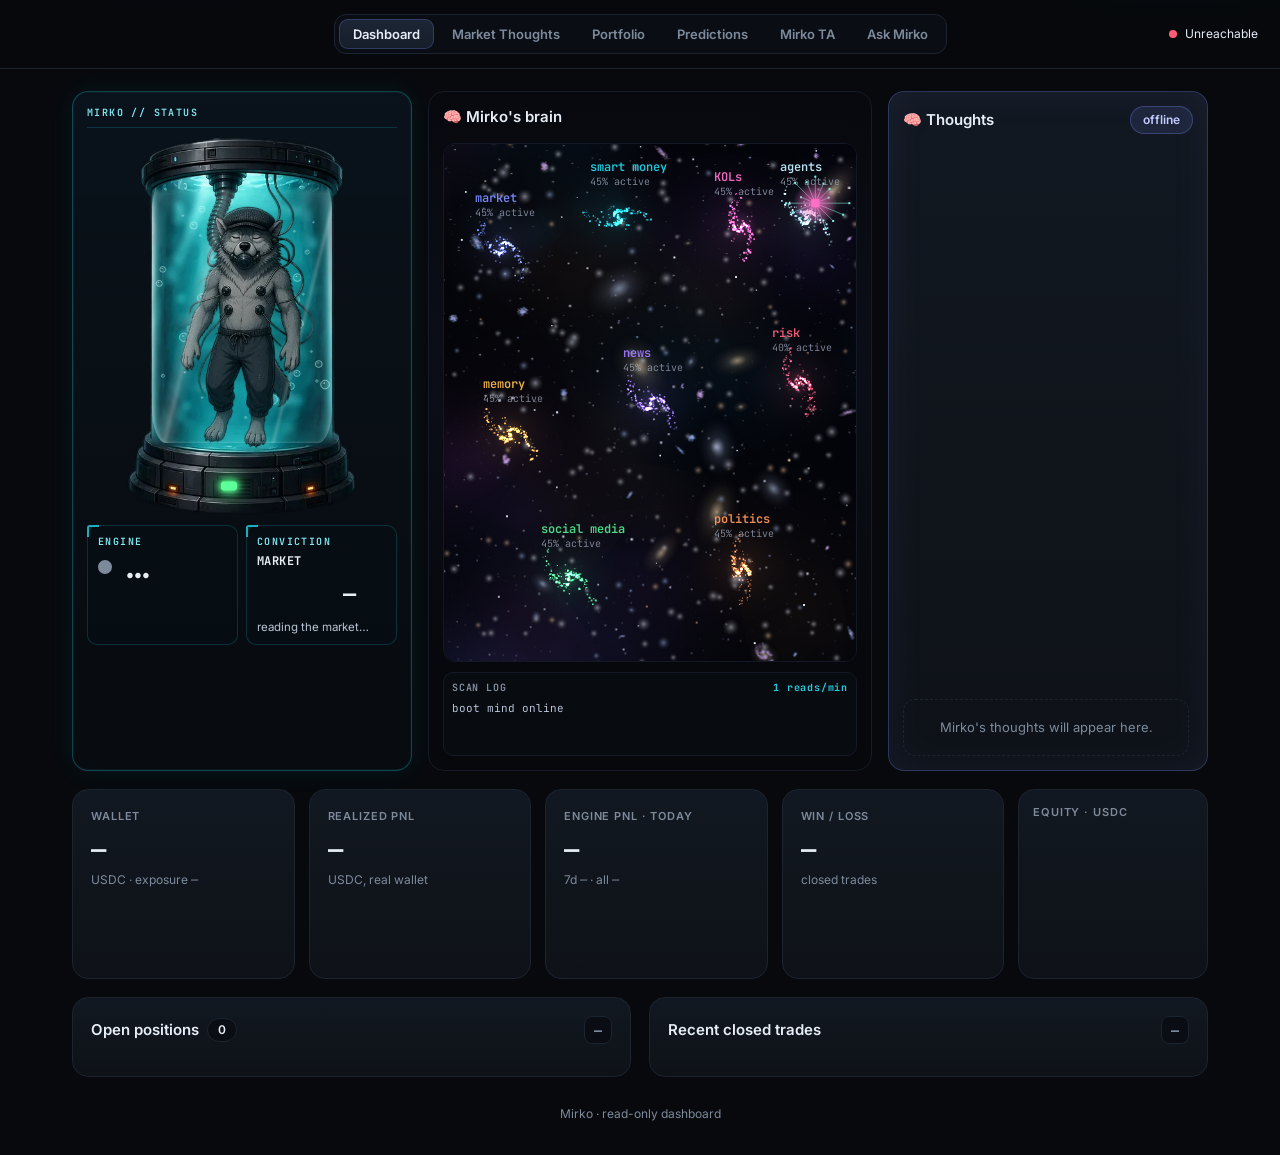
==== commit 0d2b5fc0: "bubbles: log sizing, source label" ====
--- a/site/index.html
+++ b/site/index.html
@@ -85,7 +85,7 @@
     <div class="fng"><canvas id="fng-gauge" width="220" height="130"></canvas><div class="fng-v mono" id="fng-v">—</div><div class="muted" id="fng-l">Fear &amp; Greed</div></div>
   </section>
   <section class="card bub-card" id="bub-card">
-    <div class="card-head"><div><div class="label">Top 50 · CoinGecko · trending ★ · tap a bubble</div><h2>🫧 Market bubbles</h2></div>
+    <div class="card-head"><div><div class="label">Top 50 · CoinGecko · trending ★ · drag, throw, tap a bubble</div><h2>🫧 Market bubbles</h2></div>
       <div class="bub-ctl"><div class="seg" id="bub-src"><button data-src="cg" class="on">Top 50</button><button data-src="dex">DEX flows</button></div><div class="seg" id="bub-tf"><button data-tf="h1">1h</button><button data-tf="d1" class="on">24h</button><button data-tf="w1">7d</button></div></div></div>
     <canvas id="bub" height="260" aria-label="Crypto bubbles: size and colour by price change"></canvas></section>
   <div class="mt-row">
--- a/site/style.css
+++ b/site/style.css
@@ -619,3 +619,4 @@
 .tr-q li,.tr-n li{font-size:12.5px;padding:5px 0;border-bottom:1px dashed rgba(255,255,255,.06);line-height:1.45}.tr-q li.bull{border-left:2px solid #22d39b;padding-left:8px}.tr-q li.bear{border-left:2px solid #ff5c7a;padding-left:8px}
 .tr-q small{display:block;color:#7c8aa0;font-size:10.5px}.tr-q a,.tr-n a{color:#cfd8e6;text-decoration:none}.tr-q a:hover,.tr-n a:hover{color:#fff;text-decoration:underline}
 .tr-thesis{border-left:3px solid #c084fc}.tr-th{font-size:14.5px!important}.tr-foot{grid-column:1/-1}
+html,body{overflow-x:clip}@media(max-width:700px){.nav{min-width:0;max-width:100%;overflow-x:auto;scrollbar-width:none;-webkit-overflow-scrolling:touch}.nav::-webkit-scrollbar{display:none}.nav-btn{flex:0 0 auto;white-space:nowrap;font-size:12px;padding:7px 10px}.topbar{flex-wrap:wrap}.topbar .nav{flex:1 1 100%;order:2}}
